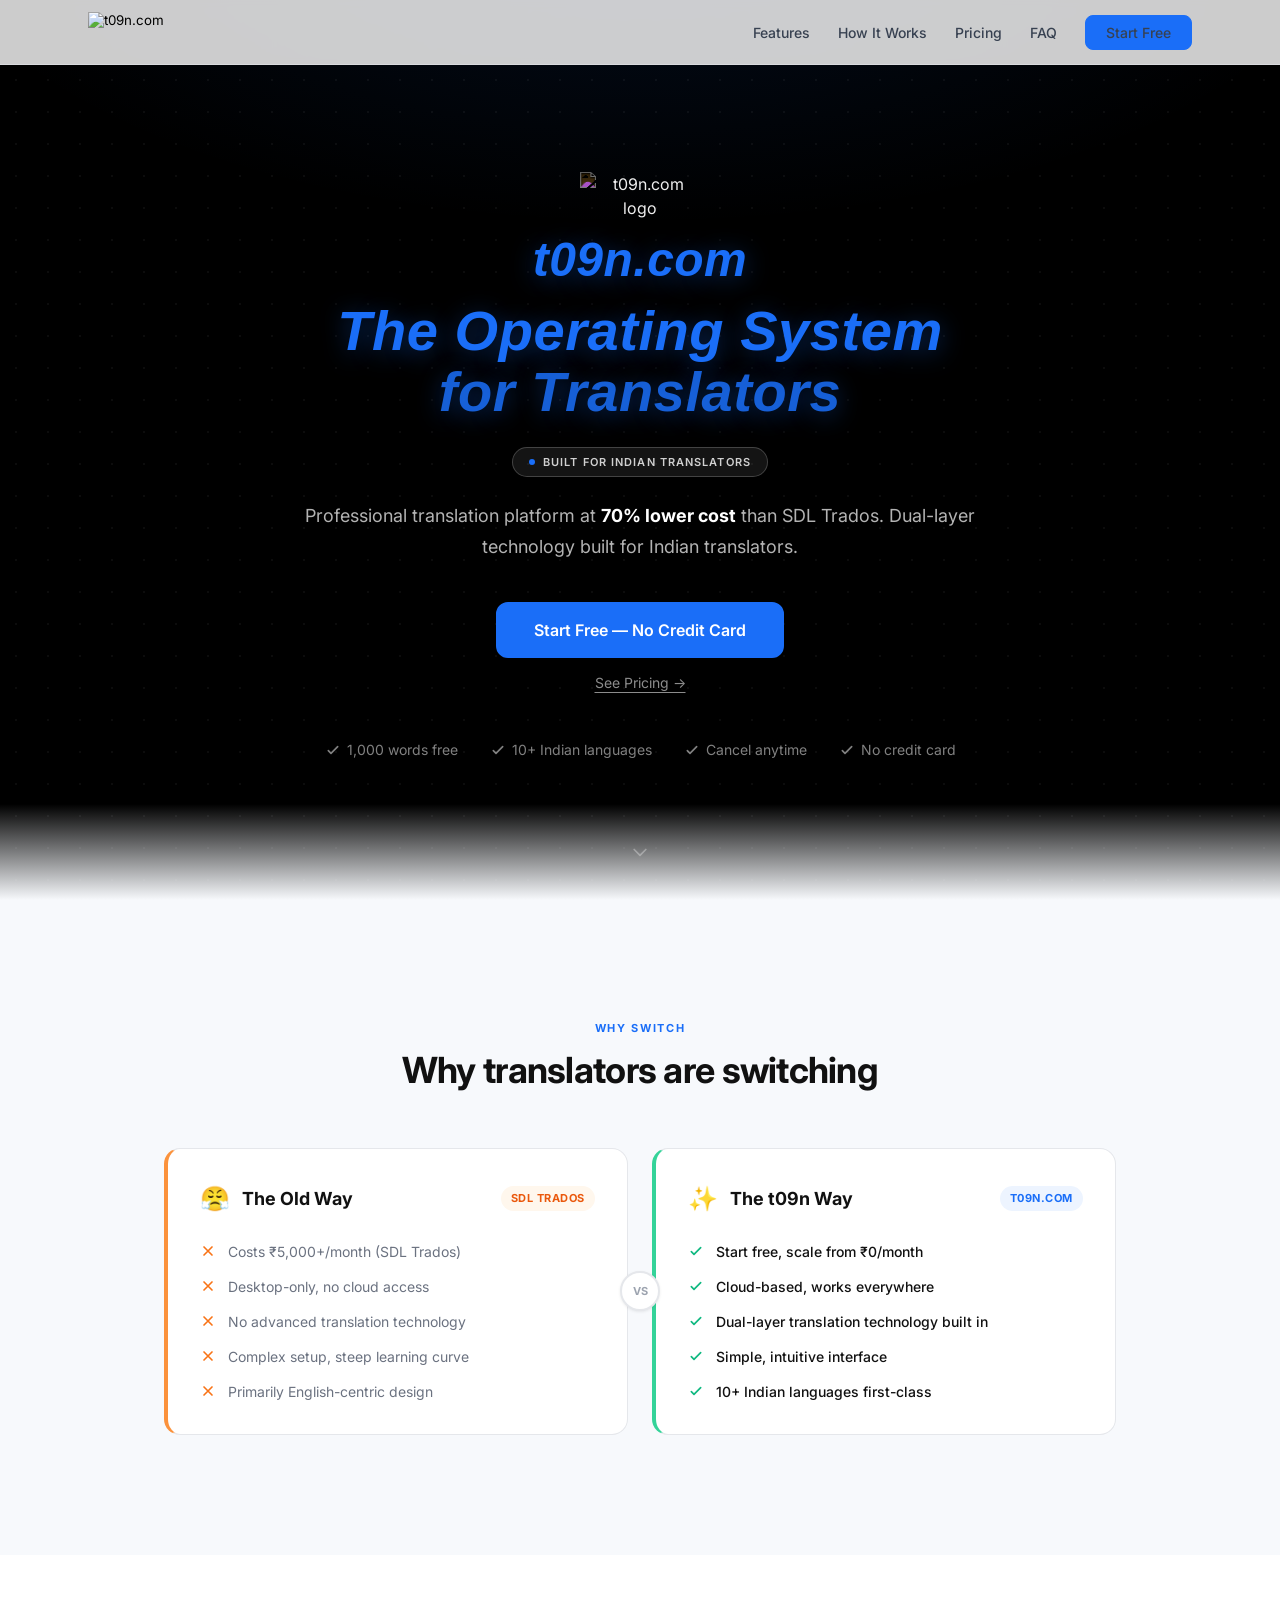
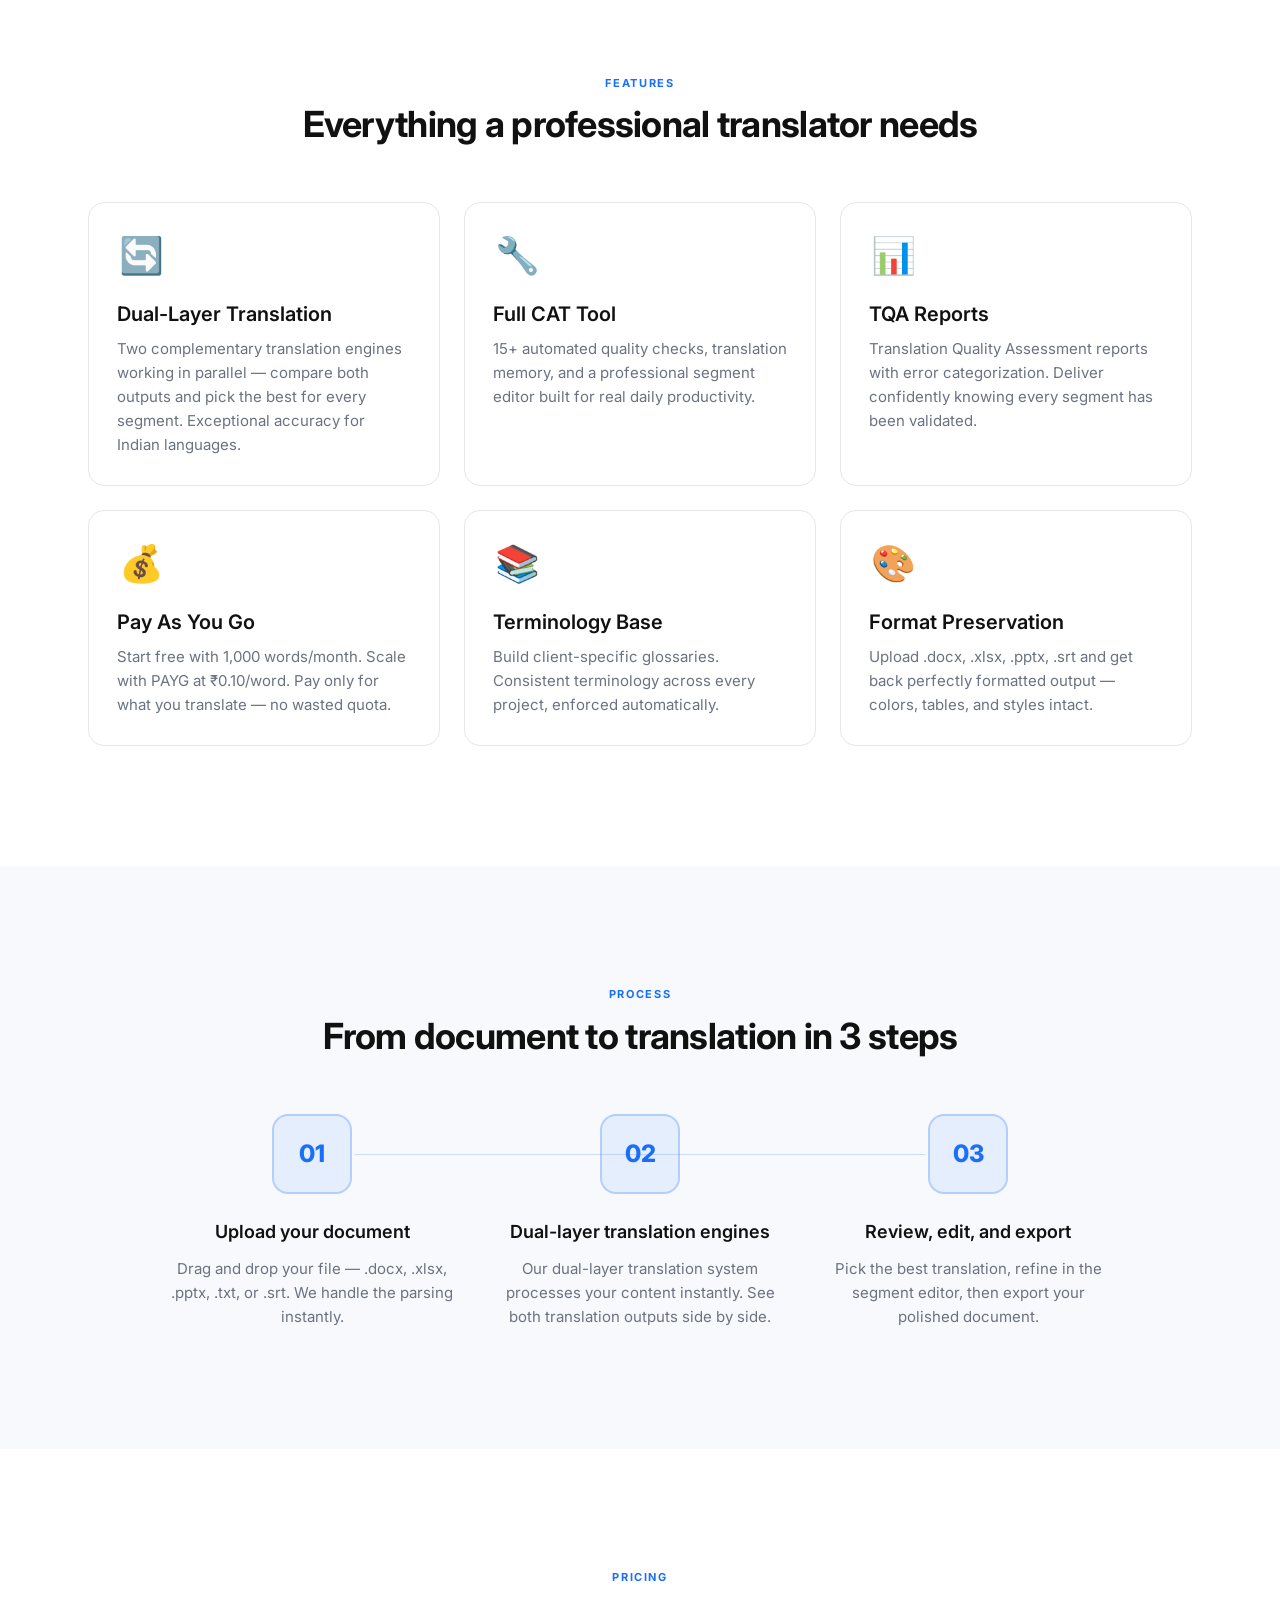
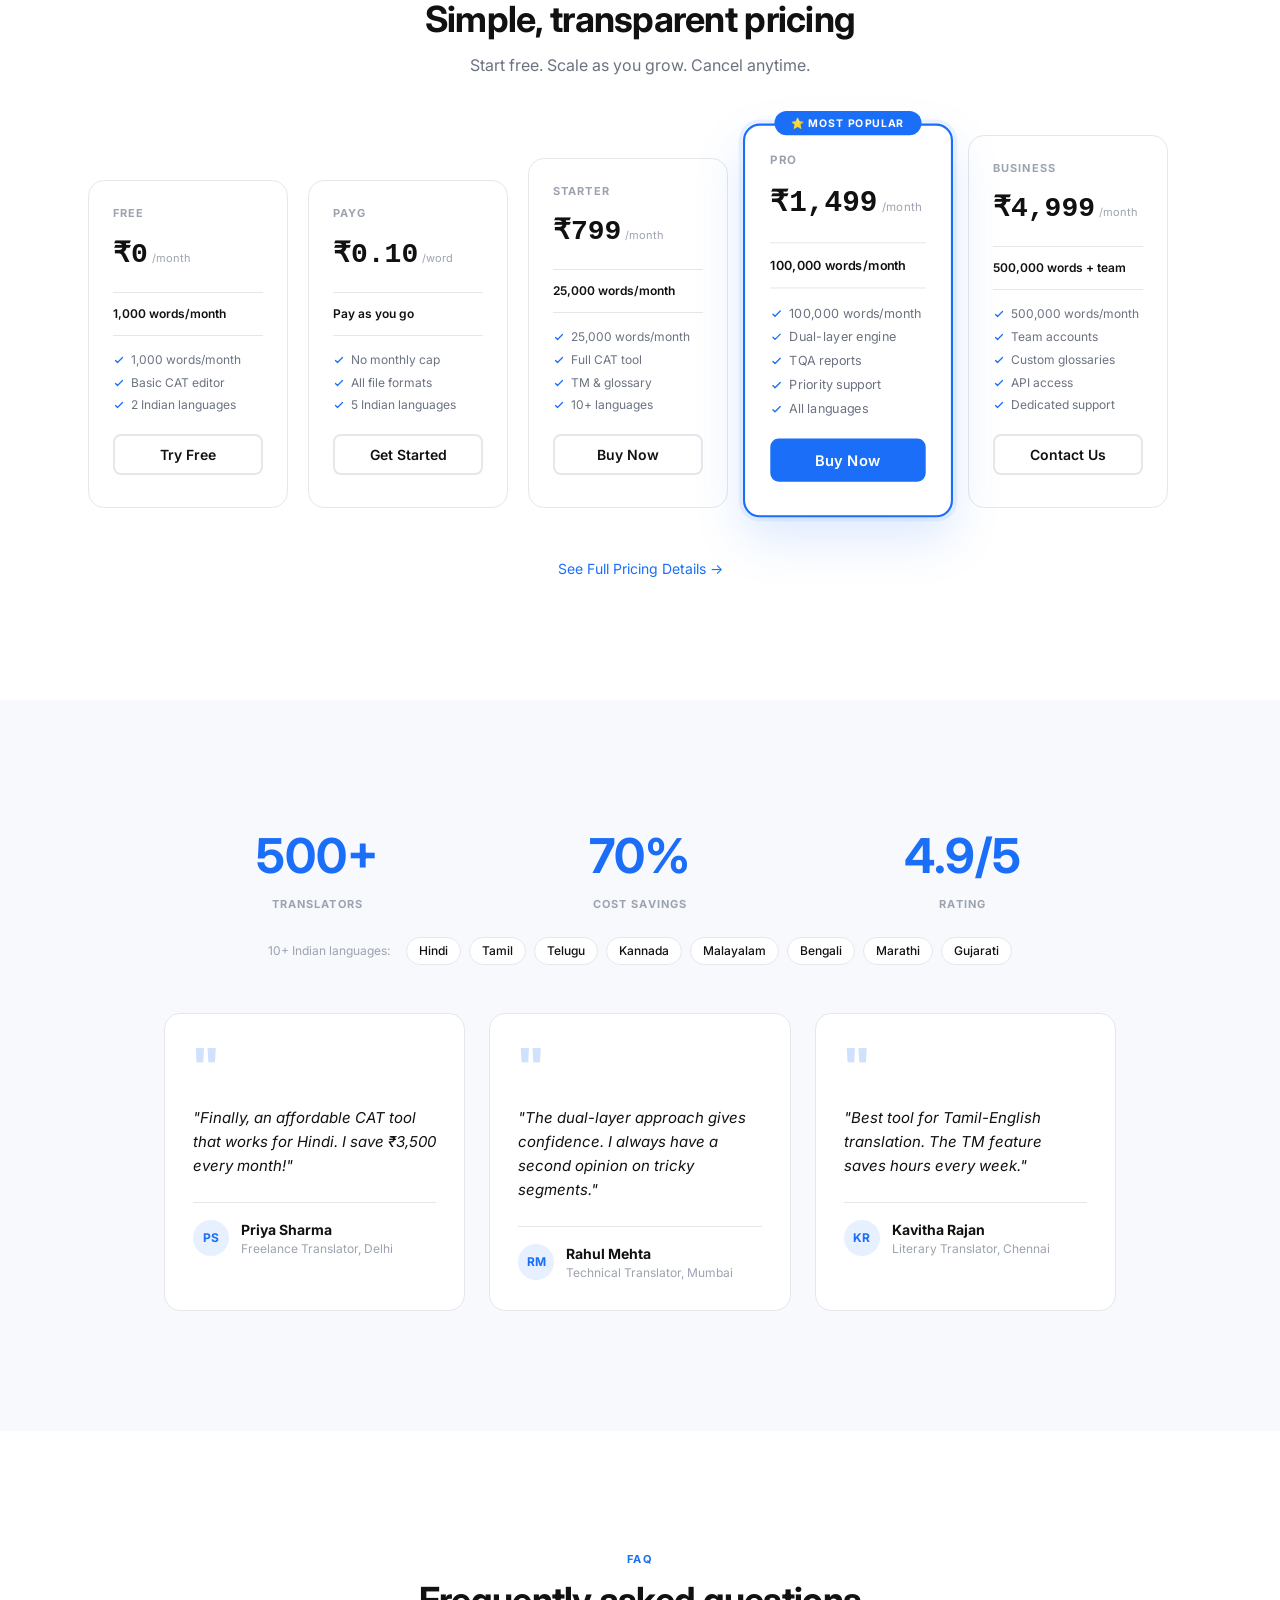
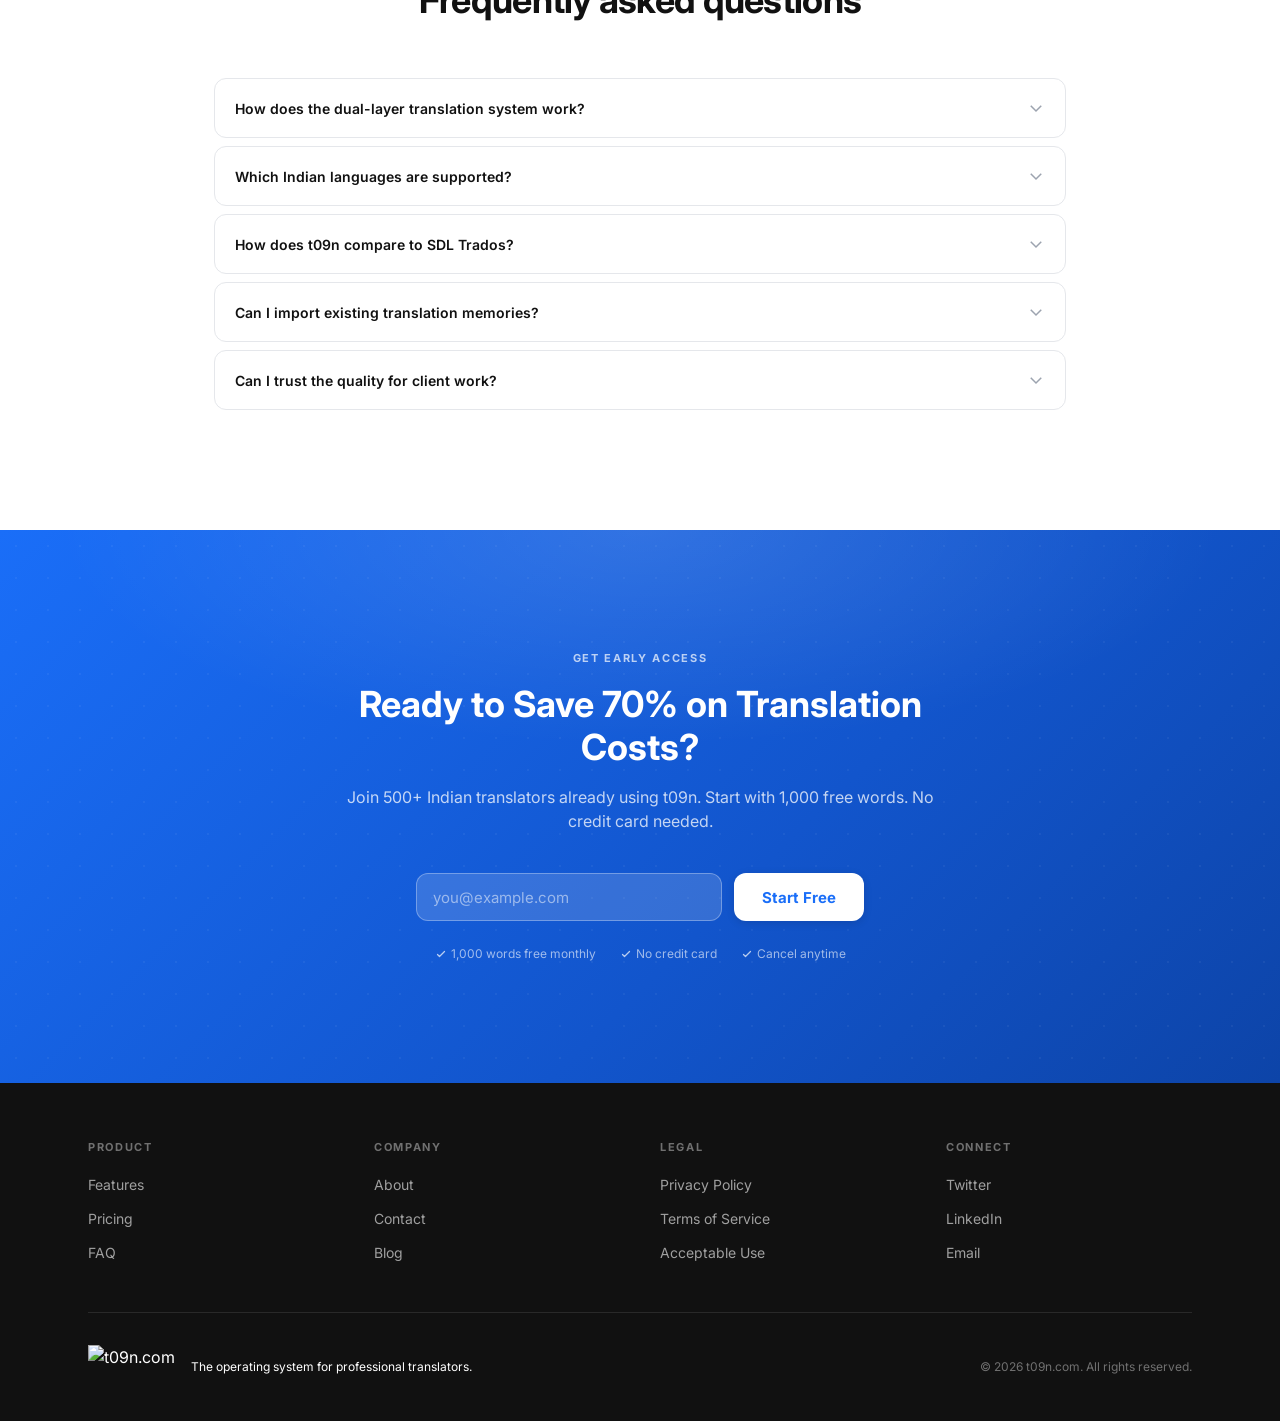
==== src/frontend/public/static-export/index.html @ 42808468 "#37: Update contact page details and contact panel content # Motivation The Contact section is now l" ====
<!DOCTYPE html>
<html lang="en">
<head>
  <meta charset="UTF-8" />
  <meta name="viewport" content="width=device-width, initial-scale=1.0" />
  <title>t09n.com — The Operating System for Translators</title>
  <meta name="description" content="Professional translation platform at 70% lower cost than SDL Trados. Dual-layer technology built for Indian translators. Start free, no credit card required." />
  <meta name="keywords" content="translation software India, CAT tool India, SDL Trados alternative, Hindi translation tool, Tamil translation, professional translation platform" />

  <!-- Open Graph -->
  <meta property="og:title" content="t09n.com — The Operating System for Translators" />
  <meta property="og:description" content="Professional translation platform at 70% lower cost than SDL Trados. Built for Indian translators." />
  <meta property="og:type" content="website" />
  <meta property="og:url" content="https://t09n.com" />

  <!-- Favicon -->
  <link rel="icon" href="assets/uploads/Version-01-1-1.png" type="image/png" />

  <!-- Google Fonts -->
  <link rel="preconnect" href="https://fonts.googleapis.com" />
  <link rel="preconnect" href="https://fonts.gstatic.com" crossorigin />
  <link href="https://fonts.googleapis.com/css2?family=Inter:wght@400;500;600;700;800&display=swap" rel="stylesheet" />

  <!-- Styles -->
  <link rel="stylesheet" href="css/styles.css" />
</head>
<body>

<!-- ═══════════════════════════════════════════════════════════════════════
     NAVBAR
═══════════════════════════════════════════════════════════════════════════ -->
<header id="navbar" class="navbar" role="banner">
  <nav class="navbar-inner" aria-label="Main navigation">
    <!-- Logo -->
    <div class="navbar-logo">
      <button onclick="window.scrollTo({top:0,behavior:'smooth'})" aria-label="Back to top">
        <img src="assets/uploads/Version-01-2-1.png" alt="t09n.com" />
      </button>
    </div>

    <!-- Desktop links -->
    <div class="nav-links" role="menubar">
      <a href="#features" role="menuitem">Features</a>
      <a href="#how-it-works" role="menuitem">How It Works</a>
      <a href="#pricing" role="menuitem">Pricing</a>
      <a href="#faq" role="menuitem">FAQ</a>
      <a href="#waitlist" class="nav-cta" role="menuitem">Start Free</a>
    </div>

    <!-- Hamburger -->
    <button
      id="hamburger"
      class="hamburger"
      aria-label="Toggle navigation menu"
      aria-expanded="false"
      aria-controls="mobile-menu"
    >
      <span></span><span></span><span></span>
    </button>
  </nav>

  <!-- Mobile menu -->
  <div id="mobile-menu" class="mobile-menu" role="navigation" aria-label="Mobile navigation">
    <a href="#features">Features</a>
    <a href="#how-it-works">How It Works</a>
    <a href="#pricing">Pricing</a>
    <a href="#faq">FAQ</a>
    <a href="#waitlist" class="nav-cta">Start Free</a>
  </div>
</header>

<!-- ═══════════════════════════════════════════════════════════════════════
     HERO
═══════════════════════════════════════════════════════════════════════════ -->
<section id="hero" class="hero" aria-label="Hero">
  <div class="hero-dot-grid" aria-hidden="true"></div>
  <div class="hero-radial" aria-hidden="true"></div>
  <div class="hero-bottom-fade" aria-hidden="true"></div>

  <div class="hero-content">
    <!-- Logo + wordmark -->
    <div class="hero-logo-wrap">
      <img
        src="assets/uploads/Version-01-3-1.png"
        alt="t09n.com logo"
        class="hero-logo"
      />
      <span id="hero-wordmark" class="hero-wordmark">t09n.com</span>
    </div>

    <!-- Headline -->
    <h1 id="hero-headline" class="hero-headline">
      The Operating System<br class="hidden-mobile" />
      <span class="for-translators"> for Translators</span>
    </h1>

    <!-- Pill -->
    <div class="hero-pill" aria-label="Built for Indian Translators">
      <span class="hero-pill-dot" aria-hidden="true"></span>
      <span class="hero-pill-text">Built for Indian Translators</span>
    </div>

    <!-- Subheadline -->
    <p class="hero-sub">
      Professional translation platform at
      <strong>70% lower cost</strong> than SDL Trados.
      Dual-layer technology built for Indian translators.
    </p>

    <!-- CTAs -->
    <div class="hero-cta-group">
      <a href="#waitlist" class="btn btn-primary btn-lg">
        Start Free — No Credit Card
      </a>
      <button data-scroll="#pricing" class="btn-ghost-white">
        See Pricing →
      </button>
    </div>

    <!-- Trust badges -->
    <div class="hero-trust" role="list">
      <span class="hero-trust-item" role="listitem">
        <svg class="icon" viewBox="0 0 24 24" aria-hidden="true"><path d="M5 13l4 4L19 7"/></svg>
        1,000 words free
      </span>
      <span class="hero-trust-item" role="listitem">
        <svg class="icon" viewBox="0 0 24 24" aria-hidden="true"><path d="M5 13l4 4L19 7"/></svg>
        10+ Indian languages
      </span>
      <span class="hero-trust-item" role="listitem">
        <svg class="icon" viewBox="0 0 24 24" aria-hidden="true"><path d="M5 13l4 4L19 7"/></svg>
        Cancel anytime
      </span>
      <span class="hero-trust-item" role="listitem">
        <svg class="icon" viewBox="0 0 24 24" aria-hidden="true"><path d="M5 13l4 4L19 7"/></svg>
        No credit card
      </span>
    </div>
  </div>

  <!-- Scroll arrow -->
  <div class="scroll-arrow" aria-hidden="true">
    <svg width="20" height="20" fill="none" viewBox="0 0 24 24" stroke="rgba(255,255,255,0.7)">
      <path stroke-linecap="round" stroke-linejoin="round" stroke-width="2" d="M19 9l-7 7-7-7"/>
    </svg>
  </div>
</section>

<!-- ═══════════════════════════════════════════════════════════════════════
     PROBLEM / SOLUTION
═══════════════════════════════════════════════════════════════════════════ -->
<section id="problem" class="py-section" style="background:#F7F9FC;" aria-labelledby="problem-heading">
  <div class="container-md">
    <div class="section-header fade-in">
      <span class="section-label">Why Switch</span>
      <h2 id="problem-heading" class="section-heading">Why translators are switching</h2>
    </div>

    <div class="problem-grid">
      <!-- Old Way -->
      <div class="problem-card fade-in fade-in-delay-1">
        <div class="card-header">
          <span class="card-emoji" aria-hidden="true">😤</span>
          <h3 class="card-title">The Old Way</h3>
          <span class="card-badge-old">SDL Trados</span>
        </div>
        <ul class="feature-list old" role="list">
          <li>
            <svg class="icon icon-x" viewBox="0 0 24 24" aria-hidden="true"><path d="M6 18L18 6M6 6l12 12"/></svg>
            <span>Costs ₹5,000+/month (SDL Trados)</span>
          </li>
          <li>
            <svg class="icon icon-x" viewBox="0 0 24 24" aria-hidden="true"><path d="M6 18L18 6M6 6l12 12"/></svg>
            <span>Desktop-only, no cloud access</span>
          </li>
          <li>
            <svg class="icon icon-x" viewBox="0 0 24 24" aria-hidden="true"><path d="M6 18L18 6M6 6l12 12"/></svg>
            <span>No advanced translation technology</span>
          </li>
          <li>
            <svg class="icon icon-x" viewBox="0 0 24 24" aria-hidden="true"><path d="M6 18L18 6M6 6l12 12"/></svg>
            <span>Complex setup, steep learning curve</span>
          </li>
          <li>
            <svg class="icon icon-x" viewBox="0 0 24 24" aria-hidden="true"><path d="M6 18L18 6M6 6l12 12"/></svg>
            <span>Primarily English-centric design</span>
          </li>
        </ul>
      </div>

      <!-- VS mobile -->
      <div class="vs-mobile" aria-hidden="true">VS</div>

      <!-- New Way -->
      <div class="solution-card fade-in fade-in-delay-2">
        <div class="card-header">
          <span class="card-emoji" aria-hidden="true">✨</span>
          <h3 class="card-title">The t09n Way</h3>
          <span class="card-badge-new">t09n.com</span>
        </div>
        <ul class="feature-list new" role="list">
          <li>
            <svg class="icon icon-check" viewBox="0 0 24 24" aria-hidden="true"><path d="M5 13l4 4L19 7"/></svg>
            <span>Start free, scale from ₹0/month</span>
          </li>
          <li>
            <svg class="icon icon-check" viewBox="0 0 24 24" aria-hidden="true"><path d="M5 13l4 4L19 7"/></svg>
            <span>Cloud-based, works everywhere</span>
          </li>
          <li>
            <svg class="icon icon-check" viewBox="0 0 24 24" aria-hidden="true"><path d="M5 13l4 4L19 7"/></svg>
            <span>Dual-layer translation technology built in</span>
          </li>
          <li>
            <svg class="icon icon-check" viewBox="0 0 24 24" aria-hidden="true"><path d="M5 13l4 4L19 7"/></svg>
            <span>Simple, intuitive interface</span>
          </li>
          <li>
            <svg class="icon icon-check" viewBox="0 0 24 24" aria-hidden="true"><path d="M5 13l4 4L19 7"/></svg>
            <span>10+ Indian languages first-class</span>
          </li>
        </ul>
      </div>

      <!-- VS desktop badge -->
      <div class="vs-badge" aria-hidden="true">VS</div>
    </div>
  </div>
</section>

<!-- ═══════════════════════════════════════════════════════════════════════
     FEATURES
═══════════════════════════════════════════════════════════════════════════ -->
<section id="features" class="py-section" style="background:#ffffff;" aria-labelledby="features-heading">
  <div class="container">
    <div class="section-header fade-in">
      <span class="section-label">Features</span>
      <h2 id="features-heading" class="section-heading">Everything a professional translator needs</h2>
    </div>

    <div class="features-grid" role="list">
      <div class="feature-card fade-in fade-in-delay-1" role="listitem">
        <div class="feature-icon" aria-hidden="true">🔄</div>
        <h3 class="feature-title">Dual-Layer Translation</h3>
        <p class="feature-desc">Two complementary translation engines working in parallel — compare both outputs and pick the best for every segment. Exceptional accuracy for Indian languages.</p>
      </div>
      <div class="feature-card fade-in fade-in-delay-2" role="listitem">
        <div class="feature-icon" aria-hidden="true">🔧</div>
        <h3 class="feature-title">Full CAT Tool</h3>
        <p class="feature-desc">15+ automated quality checks, translation memory, and a professional segment editor built for real daily productivity.</p>
      </div>
      <div class="feature-card fade-in fade-in-delay-3" role="listitem">
        <div class="feature-icon" aria-hidden="true">📊</div>
        <h3 class="feature-title">TQA Reports</h3>
        <p class="feature-desc">Translation Quality Assessment reports with error categorization. Deliver confidently knowing every segment has been validated.</p>
      </div>
      <div class="feature-card fade-in fade-in-delay-1" role="listitem">
        <div class="feature-icon" aria-hidden="true">💰</div>
        <h3 class="feature-title">Pay As You Go</h3>
        <p class="feature-desc">Start free with 1,000 words/month. Scale with PAYG at ₹0.10/word. Pay only for what you translate — no wasted quota.</p>
      </div>
      <div class="feature-card fade-in fade-in-delay-2" role="listitem">
        <div class="feature-icon" aria-hidden="true">📚</div>
        <h3 class="feature-title">Terminology Base</h3>
        <p class="feature-desc">Build client-specific glossaries. Consistent terminology across every project, enforced automatically.</p>
      </div>
      <div class="feature-card fade-in fade-in-delay-3" role="listitem">
        <div class="feature-icon" aria-hidden="true">🎨</div>
        <h3 class="feature-title">Format Preservation</h3>
        <p class="feature-desc">Upload .docx, .xlsx, .pptx, .srt and get back perfectly formatted output — colors, tables, and styles intact.</p>
      </div>
    </div>
  </div>
</section>

<!-- ═══════════════════════════════════════════════════════════════════════
     HOW IT WORKS
═══════════════════════════════════════════════════════════════════════════ -->
<section id="how-it-works" class="py-section" style="background:#F7F9FC;" aria-labelledby="how-heading">
  <div class="container-md">
    <div class="section-header fade-in">
      <span class="section-label">Process</span>
      <h2 id="how-heading" class="section-heading">From document to translation in 3 steps</h2>
    </div>

    <div class="steps-grid">
      <div class="steps-connector" aria-hidden="true"></div>

      <div class="step fade-in fade-in-delay-1">
        <div class="step-number-wrap" aria-hidden="true">
          <span class="step-number">01</span>
        </div>
        <h3 class="step-title">Upload your document</h3>
        <p class="step-desc">Drag and drop your file — .docx, .xlsx, .pptx, .txt, or .srt. We handle the parsing instantly.</p>
      </div>

      <div class="step fade-in fade-in-delay-2">
        <div class="step-number-wrap" aria-hidden="true">
          <span class="step-number">02</span>
        </div>
        <h3 class="step-title">Dual-layer translation engines</h3>
        <p class="step-desc">Our dual-layer translation system processes your content instantly. See both translation outputs side by side.</p>
      </div>

      <div class="step fade-in fade-in-delay-3">
        <div class="step-number-wrap" aria-hidden="true">
          <span class="step-number">03</span>
        </div>
        <h3 class="step-title">Review, edit, and export</h3>
        <p class="step-desc">Pick the best translation, refine in the segment editor, then export your polished document.</p>
      </div>
    </div>
  </div>
</section>

<!-- ═══════════════════════════════════════════════════════════════════════
     PRICING
═══════════════════════════════════════════════════════════════════════════ -->
<section id="pricing" class="py-section" style="background:#ffffff;" aria-labelledby="pricing-heading">
  <div class="container">
    <div class="section-header fade-in">
      <span class="section-label">Pricing</span>
      <h2 id="pricing-heading" class="section-heading">Simple, transparent pricing</h2>
      <p class="section-sub">Start free. Scale as you grow. Cancel anytime.</p>
    </div>

    <div class="pricing-scroll-wrap">
      <div class="pricing-cards" role="list">

        <!-- Free -->
        <div class="pricing-card fade-in" role="listitem">
          <p class="pricing-name">Free</p>
          <div>
            <span class="pricing-price">₹0</span><span class="pricing-period">/month</span>
          </div>
          <div class="pricing-quota">1,000 words/month</div>
          <ul class="pricing-features">
            <li class="pricing-feature">
              <svg class="icon icon-check-blue" style="width:12px;height:12px" viewBox="0 0 24 24" aria-hidden="true"><path d="M5 13l4 4L19 7"/></svg>
              <span>1,000 words/month</span>
            </li>
            <li class="pricing-feature">
              <svg class="icon icon-check-blue" style="width:12px;height:12px" viewBox="0 0 24 24" aria-hidden="true"><path d="M5 13l4 4L19 7"/></svg>
              <span>Basic CAT editor</span>
            </li>
            <li class="pricing-feature">
              <svg class="icon icon-check-blue" style="width:12px;height:12px" viewBox="0 0 24 24" aria-hidden="true"><path d="M5 13l4 4L19 7"/></svg>
              <span>2 Indian languages</span>
            </li>
          </ul>
          <button class="pricing-btn secondary" onclick="document.getElementById('waitlist').scrollIntoView({behavior:'smooth'})">Try Free</button>
        </div>

        <!-- PAYG -->
        <div class="pricing-card fade-in" role="listitem">
          <p class="pricing-name">PAYG</p>
          <div>
            <span class="pricing-price">₹0.10</span><span class="pricing-period">/word</span>
          </div>
          <div class="pricing-quota">Pay as you go</div>
          <ul class="pricing-features">
            <li class="pricing-feature">
              <svg class="icon icon-check-blue" style="width:12px;height:12px" viewBox="0 0 24 24" aria-hidden="true"><path d="M5 13l4 4L19 7"/></svg>
              <span>No monthly cap</span>
            </li>
            <li class="pricing-feature">
              <svg class="icon icon-check-blue" style="width:12px;height:12px" viewBox="0 0 24 24" aria-hidden="true"><path d="M5 13l4 4L19 7"/></svg>
              <span>All file formats</span>
            </li>
            <li class="pricing-feature">
              <svg class="icon icon-check-blue" style="width:12px;height:12px" viewBox="0 0 24 24" aria-hidden="true"><path d="M5 13l4 4L19 7"/></svg>
              <span>5 Indian languages</span>
            </li>
          </ul>
          <button class="pricing-btn secondary" onclick="document.getElementById('waitlist').scrollIntoView({behavior:'smooth'})">Get Started</button>
        </div>

        <!-- Starter -->
        <div class="pricing-card fade-in" role="listitem">
          <p class="pricing-name">Starter</p>
          <div>
            <span class="pricing-price">₹799</span><span class="pricing-period">/month</span>
          </div>
          <div class="pricing-quota">25,000 words/month</div>
          <ul class="pricing-features">
            <li class="pricing-feature">
              <svg class="icon icon-check-blue" style="width:12px;height:12px" viewBox="0 0 24 24" aria-hidden="true"><path d="M5 13l4 4L19 7"/></svg>
              <span>25,000 words/month</span>
            </li>
            <li class="pricing-feature">
              <svg class="icon icon-check-blue" style="width:12px;height:12px" viewBox="0 0 24 24" aria-hidden="true"><path d="M5 13l4 4L19 7"/></svg>
              <span>Full CAT tool</span>
            </li>
            <li class="pricing-feature">
              <svg class="icon icon-check-blue" style="width:12px;height:12px" viewBox="0 0 24 24" aria-hidden="true"><path d="M5 13l4 4L19 7"/></svg>
              <span>TM &amp; glossary</span>
            </li>
            <li class="pricing-feature">
              <svg class="icon icon-check-blue" style="width:12px;height:12px" viewBox="0 0 24 24" aria-hidden="true"><path d="M5 13l4 4L19 7"/></svg>
              <span>10+ languages</span>
            </li>
          </ul>
          <button class="pricing-btn secondary" onclick="document.getElementById('waitlist').scrollIntoView({behavior:'smooth'})">Buy Now</button>
        </div>

        <!-- Professional (highlighted) -->
        <div class="pricing-card highlighted fade-in" role="listitem">
          <div class="pricing-popular">⭐ Most Popular</div>
          <p class="pricing-name">Pro</p>
          <div>
            <span class="pricing-price">₹1,499</span><span class="pricing-period">/month</span>
          </div>
          <div class="pricing-quota">100,000 words/month</div>
          <ul class="pricing-features">
            <li class="pricing-feature">
              <svg class="icon icon-check-blue" style="width:12px;height:12px" viewBox="0 0 24 24" aria-hidden="true"><path d="M5 13l4 4L19 7"/></svg>
              <span>100,000 words/month</span>
            </li>
            <li class="pricing-feature">
              <svg class="icon icon-check-blue" style="width:12px;height:12px" viewBox="0 0 24 24" aria-hidden="true"><path d="M5 13l4 4L19 7"/></svg>
              <span>Dual-layer engine</span>
            </li>
            <li class="pricing-feature">
              <svg class="icon icon-check-blue" style="width:12px;height:12px" viewBox="0 0 24 24" aria-hidden="true"><path d="M5 13l4 4L19 7"/></svg>
              <span>TQA reports</span>
            </li>
            <li class="pricing-feature">
              <svg class="icon icon-check-blue" style="width:12px;height:12px" viewBox="0 0 24 24" aria-hidden="true"><path d="M5 13l4 4L19 7"/></svg>
              <span>Priority support</span>
            </li>
            <li class="pricing-feature">
              <svg class="icon icon-check-blue" style="width:12px;height:12px" viewBox="0 0 24 24" aria-hidden="true"><path d="M5 13l4 4L19 7"/></svg>
              <span>All languages</span>
            </li>
          </ul>
          <button class="pricing-btn primary" onclick="document.getElementById('waitlist').scrollIntoView({behavior:'smooth'})">Buy Now</button>
        </div>

        <!-- Business -->
        <div class="pricing-card fade-in" role="listitem">
          <p class="pricing-name">Business</p>
          <div>
            <span class="pricing-price">₹4,999</span><span class="pricing-period">/month</span>
          </div>
          <div class="pricing-quota">500,000 words + team</div>
          <ul class="pricing-features">
            <li class="pricing-feature">
              <svg class="icon icon-check-blue" style="width:12px;height:12px" viewBox="0 0 24 24" aria-hidden="true"><path d="M5 13l4 4L19 7"/></svg>
              <span>500,000 words/month</span>
            </li>
            <li class="pricing-feature">
              <svg class="icon icon-check-blue" style="width:12px;height:12px" viewBox="0 0 24 24" aria-hidden="true"><path d="M5 13l4 4L19 7"/></svg>
              <span>Team accounts</span>
            </li>
            <li class="pricing-feature">
              <svg class="icon icon-check-blue" style="width:12px;height:12px" viewBox="0 0 24 24" aria-hidden="true"><path d="M5 13l4 4L19 7"/></svg>
              <span>Custom glossaries</span>
            </li>
            <li class="pricing-feature">
              <svg class="icon icon-check-blue" style="width:12px;height:12px" viewBox="0 0 24 24" aria-hidden="true"><path d="M5 13l4 4L19 7"/></svg>
              <span>API access</span>
            </li>
            <li class="pricing-feature">
              <svg class="icon icon-check-blue" style="width:12px;height:12px" viewBox="0 0 24 24" aria-hidden="true"><path d="M5 13l4 4L19 7"/></svg>
              <span>Dedicated support</span>
            </li>
          </ul>
          <button class="pricing-btn secondary" onclick="document.getElementById('waitlist').scrollIntoView({behavior:'smooth'})">Contact Us</button>
        </div>

      </div>
    </div>

    <div class="pricing-link-row">
      <button class="pricing-link" onclick="document.getElementById('pricing').scrollIntoView({behavior:'smooth'})">
        See Full Pricing Details →
      </button>
    </div>
  </div>
</section>

<!-- ═══════════════════════════════════════════════════════════════════════
     STATS + TESTIMONIALS
═══════════════════════════════════════════════════════════════════════════ -->
<section class="py-section" style="background:#F7F9FC;" aria-labelledby="stats-heading">
  <div class="container-md">
    <!-- Stats -->
    <div class="stats-grid fade-in" role="list">
      <div class="stat-item" role="listitem">
        <div class="stat-value">500+</div>
        <div class="stat-label">Translators</div>
      </div>
      <div class="stat-item" role="listitem">
        <div class="stat-value">70%</div>
        <div class="stat-label">Cost Savings</div>
      </div>
      <div class="stat-item" role="listitem">
        <div class="stat-value">4.9/5</div>
        <div class="stat-label">Rating</div>
      </div>
    </div>

    <!-- Language badges -->
    <div class="lang-badges fade-in fade-in-delay-1" role="list">
      <span class="lang-label">10+ Indian languages:</span>
      <span class="lang-badge" role="listitem">Hindi</span>
      <span class="lang-badge" role="listitem">Tamil</span>
      <span class="lang-badge" role="listitem">Telugu</span>
      <span class="lang-badge" role="listitem">Kannada</span>
      <span class="lang-badge" role="listitem">Malayalam</span>
      <span class="lang-badge" role="listitem">Bengali</span>
      <span class="lang-badge" role="listitem">Marathi</span>
      <span class="lang-badge" role="listitem">Gujarati</span>
    </div>

    <!-- Testimonials -->
    <div class="testimonials-grid" role="list">
      <div class="testimonial-card fade-in fade-in-delay-1" role="listitem">
        <div class="testimonial-quote-mark" aria-hidden="true">"</div>
        <p class="testimonial-text">"Finally, an affordable CAT tool that works for Hindi. I save ₹3,500 every month!"</p>
        <div class="testimonial-author">
          <div class="testimonial-avatar" aria-hidden="true"><span>PS</span></div>
          <div>
            <p class="testimonial-name">Priya Sharma</p>
            <p class="testimonial-role">Freelance Translator, Delhi</p>
          </div>
        </div>
      </div>
      <div class="testimonial-card fade-in fade-in-delay-2" role="listitem">
        <div class="testimonial-quote-mark" aria-hidden="true">"</div>
        <p class="testimonial-text">"The dual-layer approach gives confidence. I always have a second opinion on tricky segments."</p>
        <div class="testimonial-author">
          <div class="testimonial-avatar" aria-hidden="true"><span>RM</span></div>
          <div>
            <p class="testimonial-name">Rahul Mehta</p>
            <p class="testimonial-role">Technical Translator, Mumbai</p>
          </div>
        </div>
      </div>
      <div class="testimonial-card fade-in fade-in-delay-3" role="listitem">
        <div class="testimonial-quote-mark" aria-hidden="true">"</div>
        <p class="testimonial-text">"Best tool for Tamil-English translation. The TM feature saves hours every week."</p>
        <div class="testimonial-author">
          <div class="testimonial-avatar" aria-hidden="true"><span>KR</span></div>
          <div>
            <p class="testimonial-name">Kavitha Rajan</p>
            <p class="testimonial-role">Literary Translator, Chennai</p>
          </div>
        </div>
      </div>
    </div>
  </div>
</section>

<!-- ═══════════════════════════════════════════════════════════════════════
     FAQ
═══════════════════════════════════════════════════════════════════════════ -->
<section id="faq" class="py-section" style="background:#ffffff;" aria-labelledby="faq-heading">
  <div class="container-sm">
    <div class="section-header fade-in">
      <span class="section-label">FAQ</span>
      <h2 id="faq-heading" class="section-heading">Frequently asked questions</h2>
    </div>

    <div class="faq-list fade-in fade-in-delay-1" role="list">
      <div class="faq-item" role="listitem">
        <button class="faq-question" aria-expanded="false">
          How does the dual-layer translation system work?
          <svg class="faq-chevron" viewBox="0 0 24 24" fill="none" stroke="currentColor" stroke-width="2" aria-hidden="true"><path d="M19 9l-7 7-7-7"/></svg>
        </button>
        <div class="faq-answer" role="region">
          <div class="faq-answer-inner">
            t09n runs your text through two complementary translation engines simultaneously, then presents both outputs so you can choose or blend the best result for each segment. This dual-layer approach gives you higher accuracy on nuanced content.
          </div>
        </div>
      </div>
      <div class="faq-item" role="listitem">
        <button class="faq-question" aria-expanded="false">
          Which Indian languages are supported?
          <svg class="faq-chevron" viewBox="0 0 24 24" fill="none" stroke="currentColor" stroke-width="2" aria-hidden="true"><path d="M19 9l-7 7-7-7"/></svg>
        </button>
        <div class="faq-answer" role="region">
          <div class="faq-answer-inner">
            Hindi, Tamil, Telugu, Kannada, Malayalam, Bengali, Marathi, Gujarati, Punjabi, Odia — with more languages being added regularly based on user demand.
          </div>
        </div>
      </div>
      <div class="faq-item" role="listitem">
        <button class="faq-question" aria-expanded="false">
          How does t09n compare to SDL Trados?
          <svg class="faq-chevron" viewBox="0 0 24 24" fill="none" stroke="currentColor" stroke-width="2" aria-hidden="true"><path d="M19 9l-7 7-7-7"/></svg>
        </button>
        <div class="faq-answer" role="region">
          <div class="faq-answer-inner">
            SDL Trados costs ₹25,000–₹80,000+ as an upfront license. t09n starts completely free and our Pro plan is just ₹1,499/month with our dual-layer translation technology built in — no extra plugins needed.
          </div>
        </div>
      </div>
      <div class="faq-item" role="listitem">
        <button class="faq-question" aria-expanded="false">
          Can I import existing translation memories?
          <svg class="faq-chevron" viewBox="0 0 24 24" fill="none" stroke="currentColor" stroke-width="2" aria-hidden="true"><path d="M19 9l-7 7-7-7"/></svg>
        </button>
        <div class="faq-answer" role="region">
          <div class="faq-answer-inner">
            Yes, t09n supports TMX file imports so you can bring your existing translation memory and start getting value immediately without starting from scratch.
          </div>
        </div>
      </div>
      <div class="faq-item" role="listitem">
        <button class="faq-question" aria-expanded="false">
          Can I trust the quality for client work?
          <svg class="faq-chevron" viewBox="0 0 24 24" fill="none" stroke="currentColor" stroke-width="2" aria-hidden="true"><path d="M19 9l-7 7-7-7"/></svg>
        </button>
        <div class="faq-answer" role="region">
          <div class="faq-answer-inner">
            Absolutely. Our platform delivers enterprise-grade translation quality suitable for professional client delivery. All translations go through multiple verification layers and automated quality checks. Many professional translators use t09n.com for client projects daily.
          </div>
        </div>
      </div>
    </div>
  </div>
</section>

<!-- ═══════════════════════════════════════════════════════════════════════
     WAITLIST CTA
═══════════════════════════════════════════════════════════════════════════ -->
<section id="waitlist" class="waitlist-section" aria-labelledby="waitlist-heading">
  <div class="waitlist-dot-grid" aria-hidden="true"></div>
  <div class="waitlist-radial" aria-hidden="true"></div>

  <div class="waitlist-inner">
    <span class="waitlist-label">Get Early Access</span>
    <h2 id="waitlist-heading" class="waitlist-heading">Ready to Save 70% on Translation Costs?</h2>
    <p class="waitlist-sub">Join 500+ Indian translators already using t09n. Start with 1,000 free words. No credit card needed.</p>

    <!-- Success state (hidden by default) -->
    <div id="waitlist-success" class="waitlist-success" style="display:none;" aria-live="polite">
      <div class="waitlist-success-icon" aria-hidden="true">
        <svg width="24" height="24" fill="none" viewBox="0 0 24 24" stroke="white" stroke-width="2.5" stroke-linecap="round" stroke-linejoin="round"><path d="M5 13l4 4L19 7"/></svg>
      </div>
      <p class="waitlist-success-title">You're on the list!</p>
      <p class="waitlist-success-sub">We'll reach out soon with your access details.</p>
    </div>

    <!-- Form -->
    <form id="waitlist-form" novalidate>
      <div class="waitlist-form">
        <input
          id="waitlist-email"
          type="email"
          class="waitlist-input"
          placeholder="you@example.com"
          autocomplete="email"
          required
          aria-label="Email address"
        />
        <button type="submit" class="waitlist-submit">Start Free</button>
      </div>
    </form>

    <div id="waitlist-error" class="waitlist-error" style="display:none;" role="alert"></div>
    <div id="waitlist-already" class="waitlist-already" style="display:none;" role="alert">
      You're already on the waitlist — we'll be in touch soon!
    </div>

    <!-- Trust badges -->
    <div class="waitlist-trust" role="list">
      <span class="waitlist-trust-item" role="listitem">
        <svg width="12" height="12" viewBox="0 0 24 24" fill="none" stroke="rgba(255,255,255,0.7)" stroke-width="2.5" stroke-linecap="round" stroke-linejoin="round" aria-hidden="true"><path d="M5 13l4 4L19 7"/></svg>
        1,000 words free monthly
      </span>
      <span class="waitlist-trust-item" role="listitem">
        <svg width="12" height="12" viewBox="0 0 24 24" fill="none" stroke="rgba(255,255,255,0.7)" stroke-width="2.5" stroke-linecap="round" stroke-linejoin="round" aria-hidden="true"><path d="M5 13l4 4L19 7"/></svg>
        No credit card
      </span>
      <span class="waitlist-trust-item" role="listitem">
        <svg width="12" height="12" viewBox="0 0 24 24" fill="none" stroke="rgba(255,255,255,0.7)" stroke-width="2.5" stroke-linecap="round" stroke-linejoin="round" aria-hidden="true"><path d="M5 13l4 4L19 7"/></svg>
        Cancel anytime
      </span>
    </div>
  </div>
</section>

<!-- ═══════════════════════════════════════════════════════════════════════
     FOOTER
═══════════════════════════════════════════════════════════════════════════ -->
<footer class="footer" role="contentinfo">
  <div class="footer-inner">
    <div class="footer-grid">
      <div>
        <h4 class="footer-col-heading">Product</h4>
        <ul class="footer-links">
          <li><a href="#features">Features</a></li>
          <li><a href="#pricing">Pricing</a></li>
          <li><a href="#faq">FAQ</a></li>
        </ul>
      </div>
      <div>
        <h4 class="footer-col-heading">Company</h4>
        <ul class="footer-links">
          <li><a href="#">About</a></li>
          <li><a href="#">Contact</a></li>
          <li><a href="#">Blog</a></li>
        </ul>
      </div>
      <div>
        <h4 class="footer-col-heading">Legal</h4>
        <ul class="footer-links">
          <li><a href="privacy-policy.html">Privacy Policy</a></li>
          <li><a href="terms-of-service.html">Terms of Service</a></li>
          <li><a href="acceptable-use-policy.html">Acceptable Use</a></li>
        </ul>
      </div>
      <div>
        <h4 class="footer-col-heading">Connect</h4>
        <ul class="footer-links">
          <li><a href="https://twitter.com/t09napp" target="_blank" rel="noopener noreferrer">Twitter</a></li>
          <li><a href="https://linkedin.com/company/t09n" target="_blank" rel="noopener noreferrer">LinkedIn</a></li>
          <li><a href="mailto:join@t09n.com">Email</a></li>
        </ul>
      </div>
    </div>

    <div class="footer-bottom">
      <div class="footer-brand">
        <img src="assets/uploads/Version-04-1.png" alt="t09n.com" />
        <span class="footer-tagline">The operating system for professional translators.</span>
      </div>
      <p class="footer-copy">&copy; <script>document.write(new Date().getFullYear())</script> t09n.com. All rights reserved.</p>
    </div>
  </div>
</footer>

<script src="js/main.js"></script>
</body>
</html>
---- src/frontend/public/static-export/css/styles.css ----
/* ─── t09n.com — Main Stylesheet ───────────────────────────────────────── */

/* ── Font Faces ─────────────────────────────────────────────────────────── */
@font-face {
  font-family: "All Round Gothic";
  src: url("../assets/Fontspring-DEMO-allroundgothic-boldoblique.otf") format("opentype");
  font-weight: 700;
  font-style: oblique;
  font-display: swap;
}

/* ── Reset / Base ────────────────────────────────────────────────────────── */
*, *::before, *::after { box-sizing: border-box; margin: 0; padding: 0; }

html { scroll-behavior: smooth; font-size: 16px; }

body {
  font-family: "Inter", system-ui, sans-serif;
  background: #ffffff;
  color: #111111;
  -webkit-font-smoothing: antialiased;
  -moz-osx-font-smoothing: grayscale;
  line-height: 1.5;
}

img { max-width: 100%; height: auto; display: block; }
a { text-decoration: none; color: inherit; }
button { cursor: pointer; font-family: inherit; border: none; background: none; }
ul, ol { list-style: none; }

::selection { background: rgba(26,110,248,0.15); color: #111111; }

:focus-visible {
  outline: 2px solid #1A6EF8;
  outline-offset: 2px;
}

/* ── Typography Scale ─────────────────────────────────────────────────────── */
.font-display { font-family: "Inter", system-ui, sans-serif; }

/* ── Section Spacing ─────────────────────────────────────────────────────── */
.py-section { padding-top: 7.5rem; padding-bottom: 7.5rem; }
@media (max-width: 640px) { .py-section { padding-top: 5rem; padding-bottom: 5rem; } }

/* ── Container ───────────────────────────────────────────────────────────── */
.container { width: 100%; max-width: 1152px; margin: 0 auto; padding: 0 1.5rem; }
.container-sm { width: 100%; max-width: 900px; margin: 0 auto; padding: 0 1.5rem; }
.container-md { width: 100%; max-width: 1000px; margin: 0 auto; padding: 0 1.5rem; }

/* ── Fade-in on Scroll ───────────────────────────────────────────────────── */
.fade-in {
  opacity: 0;
  transform: translateY(30px);
  transition: opacity 0.65s cubic-bezier(0.16,1,0.3,1), transform 0.65s cubic-bezier(0.16,1,0.3,1);
}
.fade-in.visible { opacity: 1; transform: translateY(0); }
.fade-in-delay-1 { transition-delay: 0.1s; }
.fade-in-delay-2 { transition-delay: 0.2s; }
.fade-in-delay-3 { transition-delay: 0.3s; }

@media (prefers-reduced-motion: reduce) {
  .fade-in { opacity: 1; transform: none; transition: none; }
  .animate-bounce { animation: none; }
}

/* ── Buttons ─────────────────────────────────────────────────────────────── */
.btn {
  display: inline-flex; align-items: center; justify-content: center;
  gap: 0.5rem; font-weight: 600; border-radius: 0.75rem;
  transition: transform 0.25s ease, box-shadow 0.25s ease, background 0.2s ease;
  text-decoration: none; cursor: pointer; border: none; font-family: inherit;
}
.btn:hover { transform: translateY(-2px); }

.btn-primary {
  background: #1A6EF8; color: #ffffff; border: 2px solid #1A6EF8;
}
.btn-primary:hover {
  background: #1560d4;
  box-shadow: 0 8px 24px rgba(26,110,248,0.35);
}

.btn-outline {
  background: #ffffff; color: #111111; border: 2px solid #E5E7EB;
}
.btn-outline:hover { border-color: #1A6EF8; color: #1A6EF8; }

.btn-ghost-white {
  background: transparent; color: rgba(255,255,255,0.55);
  border: none; text-decoration: underline; text-underline-offset: 4px; font-size: 14px;
}
.btn-ghost-white:hover { color: rgba(255,255,255,0.8); transform: none; }

.btn-sm { padding: 0.5rem 1.25rem; font-size: 14px; }
.btn-md { padding: 0.625rem 1.5rem; font-size: 15px; }
.btn-lg { height: 3.5rem; padding: 0 2.25rem; font-size: 16px; }

.btn-white-on-blue {
  background: #ffffff; color: #1A6EF8; border: none; font-weight: 700;
  height: 3rem; padding: 0 1.75rem; border-radius: 0.75rem;
  box-shadow: 0 2px 8px rgba(0,0,0,0.12);
}
.btn-white-on-blue:hover {
  background: rgba(255,255,255,0.92);
  box-shadow: 0 8px 28px rgba(0,0,0,0.2);
}

/* ── Card Hover ──────────────────────────────────────────────────────────── */
.card-hover { transition: transform 0.25s ease, box-shadow 0.25s ease; }
.card-hover:hover { transform: translateY(-4px); box-shadow: 0 16px 32px rgba(0,0,0,0.08); }

/* ═══════════════════════════════════════════════════════════════════════════
   NAVBAR
═══════════════════════════════════════════════════════════════════════════ */
.navbar {
  position: fixed; top: 0; left: 0; right: 0; z-index: 50;
  transition: all 0.3s ease;
  background: rgba(255,255,255,0.80);
  backdrop-filter: blur(4px);
  border-bottom: 1px solid rgba(229,231,235,0.60);
}
.navbar.scrolled {
  background: rgba(255,255,255,0.96);
  backdrop-filter: blur(12px);
  box-shadow: 0 1px 3px rgba(0,0,0,0.06);
  border-bottom-color: #E5E7EB;
}
.navbar-inner {
  max-width: 1152px; margin: 0 auto; padding: 0 1.5rem;
  height: 64px; display: flex; align-items: center; justify-content: space-between;
}
.navbar-logo { display: flex; align-items: center; }
.navbar-logo img { height: 40px; width: auto; }
.navbar-logo button { background: none; border: none; cursor: pointer; padding: 0; opacity: 1; transition: opacity 0.2s; }
.navbar-logo button:hover { opacity: 0.8; }

.nav-links { display: flex; align-items: center; gap: 1.75rem; }
.nav-links a {
  font-size: 14px; font-weight: 500; color: #374151;
  transition: color 0.2s; text-decoration: none;
}
.nav-links a:hover { color: #111111; }

.nav-cta {
  background: #1A6EF8; color: #ffffff; border: 1px solid #1A6EF8;
  padding: 0.375rem 1.25rem; border-radius: 0.5rem;
  font-size: 14px; font-weight: 600;
  transition: background 0.2s, transform 0.2s, box-shadow 0.2s;
}
.nav-cta:hover { background: #1560d4; transform: translateY(-1px); box-shadow: 0 4px 12px rgba(26,110,248,0.3); }

.hamburger { display: none; flex-direction: column; gap: 5px; padding: 8px; cursor: pointer; }
.hamburger span { display: block; width: 20px; height: 2px; background: #374151; transition: all 0.3s; border-radius: 1px; }
.hamburger.open span:nth-child(1) { transform: rotate(45deg) translate(5px, 5px); }
.hamburger.open span:nth-child(2) { opacity: 0; }
.hamburger.open span:nth-child(3) { transform: rotate(-45deg) translate(5px, -5px); }

.mobile-menu {
  display: none; flex-direction: column; gap: 1rem;
  background: #ffffff; border-bottom: 1px solid #E5E7EB;
  padding: 1.25rem 1.5rem;
}
.mobile-menu.open { display: flex; }
.mobile-menu a { font-size: 14px; font-weight: 500; color: #374151; padding: 4px 0; }
.mobile-menu a:hover { color: #111111; }
.mobile-menu .nav-cta { width: fit-content; }

@media (max-width: 767px) {
  .nav-links, .nav-links + .nav-cta { display: none; }
  .hamburger { display: flex; }
}
@media (min-width: 768px) {
  .mobile-menu { display: none !important; }
}

/* ═══════════════════════════════════════════════════════════════════════════
   HERO
═══════════════════════════════════════════════════════════════════════════ */
.hero {
  position: relative; min-height: 100vh;
  display: flex; align-items: center; justify-content: center;
  padding-top: 64px; overflow: hidden;
  background: #000000;
}
.hero-dot-grid {
  position: absolute; inset: 0; opacity: 0.08;
  background-image: radial-gradient(circle, rgba(255,255,255,0.6) 1px, transparent 1px);
  background-size: 32px 32px;
  pointer-events: none;
}
.hero-radial {
  position: absolute; inset: 0; pointer-events: none;
  background: radial-gradient(ellipse 80% 50% at 50% -10%, rgba(26,110,248,0.12) 0%, transparent 70%);
}
.hero-bottom-fade {
  position: absolute; bottom: 0; left: 0; right: 0; height: 96px;
  background: linear-gradient(to bottom, transparent, #F7F9FC 100%);
  pointer-events: none;
}
.hero-content {
  position: relative; max-width: 900px; width: 100%;
  margin: 0 auto; padding: 5rem 1.5rem 7rem;
  text-align: center;
}

.hero-logo-wrap { display: flex; flex-direction: column; align-items: center; margin-bottom: 1rem; }
.hero-logo {
  width: clamp(80px, 10vw, 120px); height: auto;
  margin-bottom: 16px; filter: invert(1);
}

.hero-wordmark {
  font-family: "All Round Gothic", sans-serif;
  font-weight: 700; font-style: oblique;
  font-size: clamp(28px, 4vw, 48px);
  letter-spacing: 0.01em; line-height: 1;
  color: #FFFFFF;
  transition: color 2.5s ease-in-out, text-shadow 2.5s ease-in-out;
  text-shadow: 0 2px 20px rgba(255,255,255,0.15);
}
.hero-wordmark.blue {
  color: #1A6EF8;
  text-shadow: 0 4px 24px rgba(26,110,248,0.4);
}

.hero-headline {
  font-family: "All Round Gothic", sans-serif;
  font-weight: 700; font-style: oblique;
  font-size: clamp(36px, 5.5vw, 56px);
  letter-spacing: 0.01em; line-height: 1.1;
  margin-bottom: 1.5rem;
  color: #FFFFFF;
  transition: color 2.5s ease-in-out, text-shadow 2.5s ease-in-out;
  text-shadow: 0 2px 20px rgba(255,255,255,0.15);
}
.hero-headline.blue {
  color: #1A6EF8;
  text-shadow: 0 4px 24px rgba(26,110,248,0.4);
}
.hero-headline .for-translators {
  color: rgba(17,17,17,0.85);
  transition: color 2.5s ease-in-out;
}
.hero-headline.blue .for-translators { color: rgba(26,110,248,0.85); }

.hero-pill {
  display: inline-flex; align-items: center; gap: 8px;
  background: rgba(255,255,255,0.08); border: 1px solid rgba(255,255,255,0.2);
  border-radius: 9999px; padding: 6px 16px; margin-bottom: 24px;
}
.hero-pill-dot { width: 6px; height: 6px; border-radius: 50%; background: #1A6EF8; flex-shrink: 0; }
.hero-pill-text { font-size: 11px; font-weight: 600; letter-spacing: 0.1em; text-transform: uppercase; color: rgba(255,255,255,0.8); }

.hero-sub {
  font-size: 18px; line-height: 1.7; color: rgba(255,255,255,0.7);
  max-width: 672px; margin: 0 auto 2.5rem;
}
.hero-sub strong { color: #FFFFFF; }

.hero-cta-group { display: flex; flex-direction: column; align-items: center; gap: 1rem; margin-bottom: 3rem; }

.hero-trust { display: flex; flex-wrap: wrap; align-items: center; justify-content: center; gap: 1.5rem 2rem; }
.hero-trust-item { display: flex; align-items: center; gap: 6px; font-size: 14px; color: rgba(255,255,255,0.5); }
.hero-trust-item svg { width: 16px; height: 16px; flex-shrink: 0; }

.scroll-arrow {
  position: absolute; bottom: 2rem; left: 50%; transform: translateX(-50%);
  opacity: 0.45; animation: bounce 1.5s infinite;
}
@keyframes bounce {
  0%, 100% { transform: translateX(-50%) translateY(0); }
  50% { transform: translateX(-50%) translateY(8px); }
}

/* ═══════════════════════════════════════════════════════════════════════════
   PROBLEM / SOLUTION
═══════════════════════════════════════════════════════════════════════════ */
.section-label {
  font-size: 11px; font-weight: 700; letter-spacing: 0.15em; text-transform: uppercase;
  color: #1A6EF8; margin-bottom: 0.75rem; display: block;
}
.section-heading {
  font-size: clamp(28px, 3.5vw, 36px); font-weight: 700; color: #111111; letter-spacing: -0.02em; line-height: 1.2;
}
.section-sub { color: #6B7280; margin-top: 0.75rem; font-size: 16px; }
.section-header { text-align: center; margin-bottom: 3.5rem; }

.problem-grid { display: grid; grid-template-columns: 1fr 1fr; gap: 1.5rem; position: relative; }
@media (max-width: 767px) { .problem-grid { grid-template-columns: 1fr; } }

.problem-card, .solution-card {
  background: #ffffff; border-radius: 1rem; padding: 2rem;
  border: 1px solid #E5E7EB;
}
.problem-card { border-left: 4px solid #fb923c; }
.solution-card { border-left: 4px solid #34d399; }

.card-header { display: flex; align-items: center; gap: 0.75rem; margin-bottom: 1.5rem; }
.card-emoji { font-size: 24px; }
.card-title { font-weight: 700; font-size: 18px; color: #111111; }
.card-badge-old { font-size: 11px; font-weight: 700; text-transform: uppercase; letter-spacing: 0.05em; background: #fff7ed; color: #ea580c; padding: 4px 10px; border-radius: 9999px; margin-left: auto; }
.card-badge-new { font-size: 11px; font-weight: 700; text-transform: uppercase; letter-spacing: 0.05em; background: rgba(26,110,248,0.08); color: #1A6EF8; padding: 4px 10px; border-radius: 9999px; margin-left: auto; }

.vs-badge {
  display: none; position: absolute; left: 50%; top: 50%;
  transform: translate(-50%, -50%);
  width: 40px; height: 40px; border-radius: 50%;
  background: #ffffff; border: 2px solid #E5E7EB;
  align-items: center; justify-content: center;
  font-size: 11px; font-weight: 700; color: #9CA3AF;
  box-shadow: 0 1px 3px rgba(0,0,0,0.08); z-index: 2;
}
@media (min-width: 768px) { .vs-badge { display: flex; } }
.vs-mobile { display: flex; justify-content: center; font-size: 14px; font-weight: 700; color: #9CA3AF; padding: 1rem 0; }
@media (min-width: 768px) { .vs-mobile { display: none; } }

.feature-list { display: flex; flex-direction: column; gap: 0.875rem; }
.feature-list li { display: flex; align-items: flex-start; gap: 0.75rem; }
.feature-list li span { font-size: 14px; line-height: 1.5; }
.feature-list.old li span { color: #6B7280; }
.feature-list.new li span { color: #111111; font-weight: 500; }
.icon-x { color: #f97316; flex-shrink: 0; margin-top: 2px; }
.icon-check { color: #10b981; flex-shrink: 0; margin-top: 2px; }
.icon-check-blue { color: #1A6EF8; flex-shrink: 0; margin-top: 2px; }

/* ═══════════════════════════════════════════════════════════════════════════
   FEATURES
═══════════════════════════════════════════════════════════════════════════ */
.features-grid {
  display: grid; grid-template-columns: repeat(3, 1fr); gap: 1.5rem;
}
@media (max-width: 1023px) { .features-grid { grid-template-columns: repeat(2, 1fr); } }
@media (max-width: 639px) { .features-grid { grid-template-columns: 1fr; } }

.feature-card {
  background: #ffffff; border: 1px solid #E5E7EB; border-radius: 1rem; padding: 1.75rem;
  transition: border-color 0.2s, transform 0.25s ease, box-shadow 0.25s ease;
}
.feature-card:hover { border-color: rgba(26,110,248,0.4); transform: translateY(-4px); box-shadow: 0 16px 32px rgba(0,0,0,0.08); }
.feature-icon { font-size: 36px; margin-bottom: 1.25rem; width: 48px; height: 48px; display: flex; align-items: center; justify-content: center; }
.feature-title { font-weight: 600; font-size: 20px; color: #111111; margin-bottom: 0.5rem; }
.feature-desc { font-size: 15px; color: #6B7280; line-height: 1.6; }

/* ═══════════════════════════════════════════════════════════════════════════
   HOW IT WORKS
═══════════════════════════════════════════════════════════════════════════ */
.steps-grid { display: grid; grid-template-columns: repeat(3, 1fr); gap: 2rem; position: relative; }
@media (max-width: 767px) { .steps-grid { grid-template-columns: 1fr; gap: 2.5rem; } }

.steps-connector {
  display: none; position: absolute; top: 40px; height: 1px;
  background: rgba(26,110,248,0.2);
  left: calc(16.67% + 2rem); right: calc(16.67% + 2rem);
}
@media (min-width: 768px) { .steps-connector { display: block; } }

.step { text-align: center; position: relative; }
.step-number-wrap {
  display: inline-flex; align-items: center; justify-content: center;
  width: 80px; height: 80px; border-radius: 1rem;
  background: rgba(26,110,248,0.08); border: 2px solid rgba(26,110,248,0.25);
  margin-bottom: 1.5rem;
}
.step-number { font-weight: 800; font-size: 24px; color: #1A6EF8; }
.step-title { font-weight: 600; font-size: 18px; color: #111111; margin-bottom: 0.75rem; }
.step-desc { font-size: 15px; color: #6B7280; line-height: 1.6; }

/* ═══════════════════════════════════════════════════════════════════════════
   PRICING
═══════════════════════════════════════════════════════════════════════════ */
.pricing-scroll-wrap { overflow-x: auto; padding-bottom: 1rem; margin: 0 -1rem; padding: 0 1rem 1rem; }
.pricing-cards { display: flex; gap: 1.25rem; align-items: flex-end; min-width: max-content; }
@media (min-width: 640px) { .pricing-scroll-wrap { overflow: visible; margin: 0; padding: 0 0 1rem; } }

.pricing-card {
  width: 200px; min-width: 200px;
  background: #ffffff; border: 1px solid #E5E7EB; border-radius: 1rem;
  padding: 1.5rem 1.5rem 2rem;
  display: flex; flex-direction: column; position: relative;
  transition: transform 0.25s, box-shadow 0.25s;
}
.pricing-card.highlighted {
  border: 2px solid #1A6EF8;
  box-shadow: 0 0 0 4px rgba(26,110,248,0.08), 0 20px 48px rgba(26,110,248,0.15);
  transform: scale(1.05);
  z-index: 1;
}
.pricing-popular {
  position: absolute; top: -14px; left: 50%; transform: translateX(-50%);
  background: #1A6EF8; color: #ffffff; font-size: 10px; font-weight: 700;
  letter-spacing: 0.1em; text-transform: uppercase; padding: 4px 16px; border-radius: 9999px;
  white-space: nowrap;
}
.pricing-name { font-size: 11px; font-weight: 700; letter-spacing: 0.1em; text-transform: uppercase; color: #9CA3AF; margin-bottom: 0.75rem; }
.pricing-price { font-family: "JetBrains Mono", "Courier New", monospace; font-size: 28px; font-weight: 800; color: #111111; }
.pricing-period { font-size: 11px; color: #9CA3AF; margin-left: 4px; }
.pricing-quota { font-size: 12px; font-weight: 600; color: #111111; padding: 0.75rem 0; border-top: 1px solid #E5E7EB; border-bottom: 1px solid #E5E7EB; margin: 1rem 0; }
.pricing-features { display: flex; flex-direction: column; gap: 6px; margin-bottom: 1.25rem; flex: 1; }
.pricing-feature { display: flex; align-items: flex-start; gap: 6px; }
.pricing-feature span { font-size: 12px; color: #6B7280; line-height: 1.4; }
.pricing-btn { width: 100%; padding: 0.625rem 1rem; border-radius: 0.5rem; font-size: 14px; font-weight: 600; font-family: inherit; cursor: pointer; transition: all 0.2s; }
.pricing-btn.primary { background: #1A6EF8; color: #ffffff; border: 2px solid #1A6EF8; }
.pricing-btn.primary:hover { background: #1560d4; }
.pricing-btn.secondary { background: #ffffff; color: #111111; border: 2px solid #E5E7EB; }
.pricing-btn.secondary:hover { border-color: #1A6EF8; color: #1A6EF8; }
.pricing-link-row { text-align: center; margin-top: 2rem; }
.pricing-link { font-size: 14px; color: #1A6EF8; cursor: pointer; background: none; border: none; font-family: inherit; }
.pricing-link:hover { text-decoration: underline; }

/* ═══════════════════════════════════════════════════════════════════════════
   STATS + TESTIMONIALS
═══════════════════════════════════════════════════════════════════════════ */
.stats-grid { display: grid; grid-template-columns: repeat(3, 1fr); gap: 1rem; margin-bottom: 1.5rem; }
.stat-value { font-size: clamp(32px, 4vw, 48px); font-weight: 700; color: #1A6EF8; }
.stat-label { font-size: 11px; font-weight: 700; letter-spacing: 0.1em; text-transform: uppercase; color: #9CA3AF; margin-top: 4px; }
.stat-item { text-align: center; }

.lang-badges { display: flex; flex-wrap: wrap; align-items: center; justify-content: center; gap: 0.5rem; margin: 1rem 0 3rem; }
.lang-label { font-size: 12px; color: #9CA3AF; margin-right: 0.5rem; }
.lang-badge { display: inline-flex; align-items: center; padding: 4px 12px; border-radius: 9999px; background: #ffffff; border: 1px solid #E5E7EB; font-size: 12px; font-weight: 500; color: #111111; }

.testimonials-grid { display: grid; grid-template-columns: repeat(3, 1fr); gap: 1.5rem; }
@media (max-width: 767px) { .testimonials-grid { grid-template-columns: 1fr; } }

.testimonial-card {
  background: #ffffff; border: 1px solid #E5E7EB; border-radius: 1rem; padding: 1.75rem;
  transition: transform 0.25s, box-shadow 0.25s;
}
.testimonial-card:hover { transform: translateY(-4px); box-shadow: 0 16px 32px rgba(0,0,0,0.08); }
.testimonial-quote-mark { font-size: 48px; font-weight: 900; color: #1A6EF8; opacity: 0.2; line-height: 1; margin-bottom: 1rem; }
.testimonial-text { font-size: 15px; color: #111111; line-height: 1.6; font-style: italic; margin-bottom: 1.5rem; }
.testimonial-author { display: flex; align-items: center; gap: 0.75rem; padding-top: 1rem; border-top: 1px solid #E5E7EB; }
.testimonial-avatar { width: 36px; height: 36px; border-radius: 50%; background: rgba(26,110,248,0.1); display: flex; align-items: center; justify-content: center; flex-shrink: 0; }
.testimonial-avatar span { font-size: 12px; font-weight: 700; color: #1A6EF8; }
.testimonial-name { font-size: 14px; font-weight: 700; color: #111111; }
.testimonial-role { font-size: 12px; color: #9CA3AF; }

/* ═══════════════════════════════════════════════════════════════════════════
   FAQ
═══════════════════════════════════════════════════════════════════════════ */
.faq-list { display: flex; flex-direction: column; gap: 0.5rem; }
.faq-item { border: 1px solid #E5E7EB; border-radius: 0.75rem; overflow: hidden; }
.faq-question {
  width: 100%; display: flex; align-items: center; justify-content: space-between;
  padding: 1.25rem; background: none; border: none; cursor: pointer;
  font-size: 14px; font-weight: 600; color: #111111; text-align: left;
  font-family: inherit; gap: 1rem;
}
.faq-question:hover { color: #1A6EF8; }
.faq-chevron { width: 18px; height: 18px; flex-shrink: 0; transition: transform 0.3s; color: #9CA3AF; }
.faq-item.open .faq-chevron { transform: rotate(180deg); }
.faq-answer { max-height: 0; overflow: hidden; transition: max-height 0.35s ease, padding 0.3s ease; }
.faq-answer-inner { padding: 0 1.25rem 1.25rem; font-size: 14px; color: #6B7280; line-height: 1.7; }
.faq-item.open .faq-answer { max-height: 400px; }

/* ═══════════════════════════════════════════════════════════════════════════
   WAITLIST CTA
═══════════════════════════════════════════════════════════════════════════ */
.waitlist-section {
  position: relative; overflow: hidden;
  background: linear-gradient(135deg, #1A6EF8 0%, #1255cc 60%, #0d44a8 100%);
}
.waitlist-section .py-section { padding-top: 7.5rem; padding-bottom: 7.5rem; }
.waitlist-dot-grid {
  position: absolute; inset: 0; opacity: 0.06;
  background-image: radial-gradient(circle, rgba(255,255,255,0.8) 1px, transparent 1px);
  background-size: 32px 32px; pointer-events: none;
}
.waitlist-radial {
  position: absolute; inset: 0; pointer-events: none;
  background: radial-gradient(ellipse 70% 60% at 50% 0%, rgba(255,255,255,0.12) 0%, transparent 65%);
}
.waitlist-inner { position: relative; max-width: 672px; margin: 0 auto; text-align: center; padding: 7.5rem 1.5rem; }
.waitlist-label { font-size: 11px; font-weight: 700; letter-spacing: 0.15em; text-transform: uppercase; color: rgba(255,255,255,0.7); margin-bottom: 1rem; display: block; }
.waitlist-heading { font-size: clamp(28px, 3.5vw, 36px); font-weight: 700; color: #ffffff; margin-bottom: 1rem; line-height: 1.2; }
.waitlist-sub { color: rgba(255,255,255,0.75); margin-bottom: 2.5rem; font-size: 16px; }

.waitlist-form { display: flex; gap: 0.75rem; max-width: 448px; margin: 0 auto; }
@media (max-width: 639px) { .waitlist-form { flex-direction: column; } }
.waitlist-input {
  flex: 1; height: 48px; padding: 0 1rem;
  background: rgba(255,255,255,0.15); border: 1px solid rgba(255,255,255,0.3);
  border-radius: 0.75rem; color: #ffffff; font-size: 15px; font-family: inherit;
  outline: none; transition: background 0.2s, border-color 0.2s;
}
.waitlist-input::placeholder { color: rgba(255,255,255,0.5); }
.waitlist-input:focus { background: rgba(255,255,255,0.2); border-color: rgba(255,255,255,0.5); }
.waitlist-submit {
  height: 48px; padding: 0 1.75rem; flex-shrink: 0;
  background: #ffffff; color: #1A6EF8; border: none; border-radius: 0.75rem;
  font-size: 15px; font-weight: 700; font-family: inherit; cursor: pointer;
  box-shadow: 0 2px 8px rgba(0,0,0,0.12);
  transition: background 0.2s, box-shadow 0.2s, transform 0.2s;
}
.waitlist-submit:hover { background: rgba(255,255,255,0.92); transform: translateY(-2px); box-shadow: 0 8px 28px rgba(0,0,0,0.2); }
.waitlist-submit:disabled { opacity: 0.7; cursor: not-allowed; transform: none; }

.waitlist-error {
  display: inline-block; background: rgba(255,255,255,0.15); color: rgba(255,255,255,0.9);
  font-size: 14px; padding: 8px 16px; border-radius: 0.5rem; margin-top: 0.75rem;
}
.waitlist-already {
  background: rgba(255,255,255,0.15); border: 1px solid rgba(255,255,255,0.25);
  color: #ffffff; border-radius: 0.75rem; padding: 12px 20px; margin-top: 1rem; font-size: 14px;
}
.waitlist-success {
  background: rgba(255,255,255,0.1); border: 1px solid rgba(255,255,255,0.25);
  border-radius: 1rem; padding: 2rem; text-align: center;
  backdrop-filter: blur(8px);
}
.waitlist-success-icon {
  width: 48px; height: 48px; background: rgba(255,255,255,0.2); border-radius: 50%;
  display: flex; align-items: center; justify-content: center; margin: 0 auto 1rem;
}
.waitlist-success-title { font-weight: 600; font-size: 18px; color: #ffffff; margin-bottom: 0.25rem; }
.waitlist-success-sub { font-size: 14px; color: rgba(255,255,255,0.7); }

.waitlist-trust { display: flex; flex-wrap: wrap; align-items: center; justify-content: center; gap: 1rem 1.5rem; margin-top: 1.5rem; }
.waitlist-trust-item { display: flex; align-items: center; gap: 4px; font-size: 12px; color: rgba(255,255,255,0.6); }

/* ═══════════════════════════════════════════════════════════════════════════
   FOOTER
═══════════════════════════════════════════════════════════════════════════ */
.footer { background: #111111; color: #ffffff; }
.footer-inner { max-width: 1152px; margin: 0 auto; padding: 3.5rem 1.5rem 2rem; }
.footer-grid { display: grid; grid-template-columns: repeat(4, 1fr); gap: 2.5rem; padding-bottom: 3rem; border-bottom: 1px solid rgba(255,255,255,0.1); }
@media (max-width: 767px) { .footer-grid { grid-template-columns: repeat(2, 1fr); } }

.footer-col-heading { font-size: 11px; font-weight: 700; letter-spacing: 0.15em; text-transform: uppercase; color: rgba(255,255,255,0.4); margin-bottom: 1rem; }
.footer-links { display: flex; flex-direction: column; gap: 0.625rem; }
.footer-links a { font-size: 14px; color: rgba(255,255,255,0.6); transition: color 0.2s; }
.footer-links a:hover { color: #ffffff; }

.footer-bottom { padding-top: 2rem; display: flex; align-items: center; justify-content: space-between; flex-wrap: wrap; gap: 1rem; }
.footer-brand { display: flex; align-items: center; gap: 1rem; }
.footer-brand img { height: 44px; width: auto; }
.footer-tagline { font-size: 12px; color: #ffffff; }
.footer-copy { font-size: 12px; color: rgba(255,255,255,0.4); }

/* ═══════════════════════════════════════════════════════════════════════════
   INLINE SVG HELPERS
═══════════════════════════════════════════════════════════════════════════ */
.icon { display: inline-block; width: 1em; height: 1em; stroke: currentColor; fill: none; stroke-width: 2.5; stroke-linecap: round; stroke-linejoin: round; vertical-align: middle; }
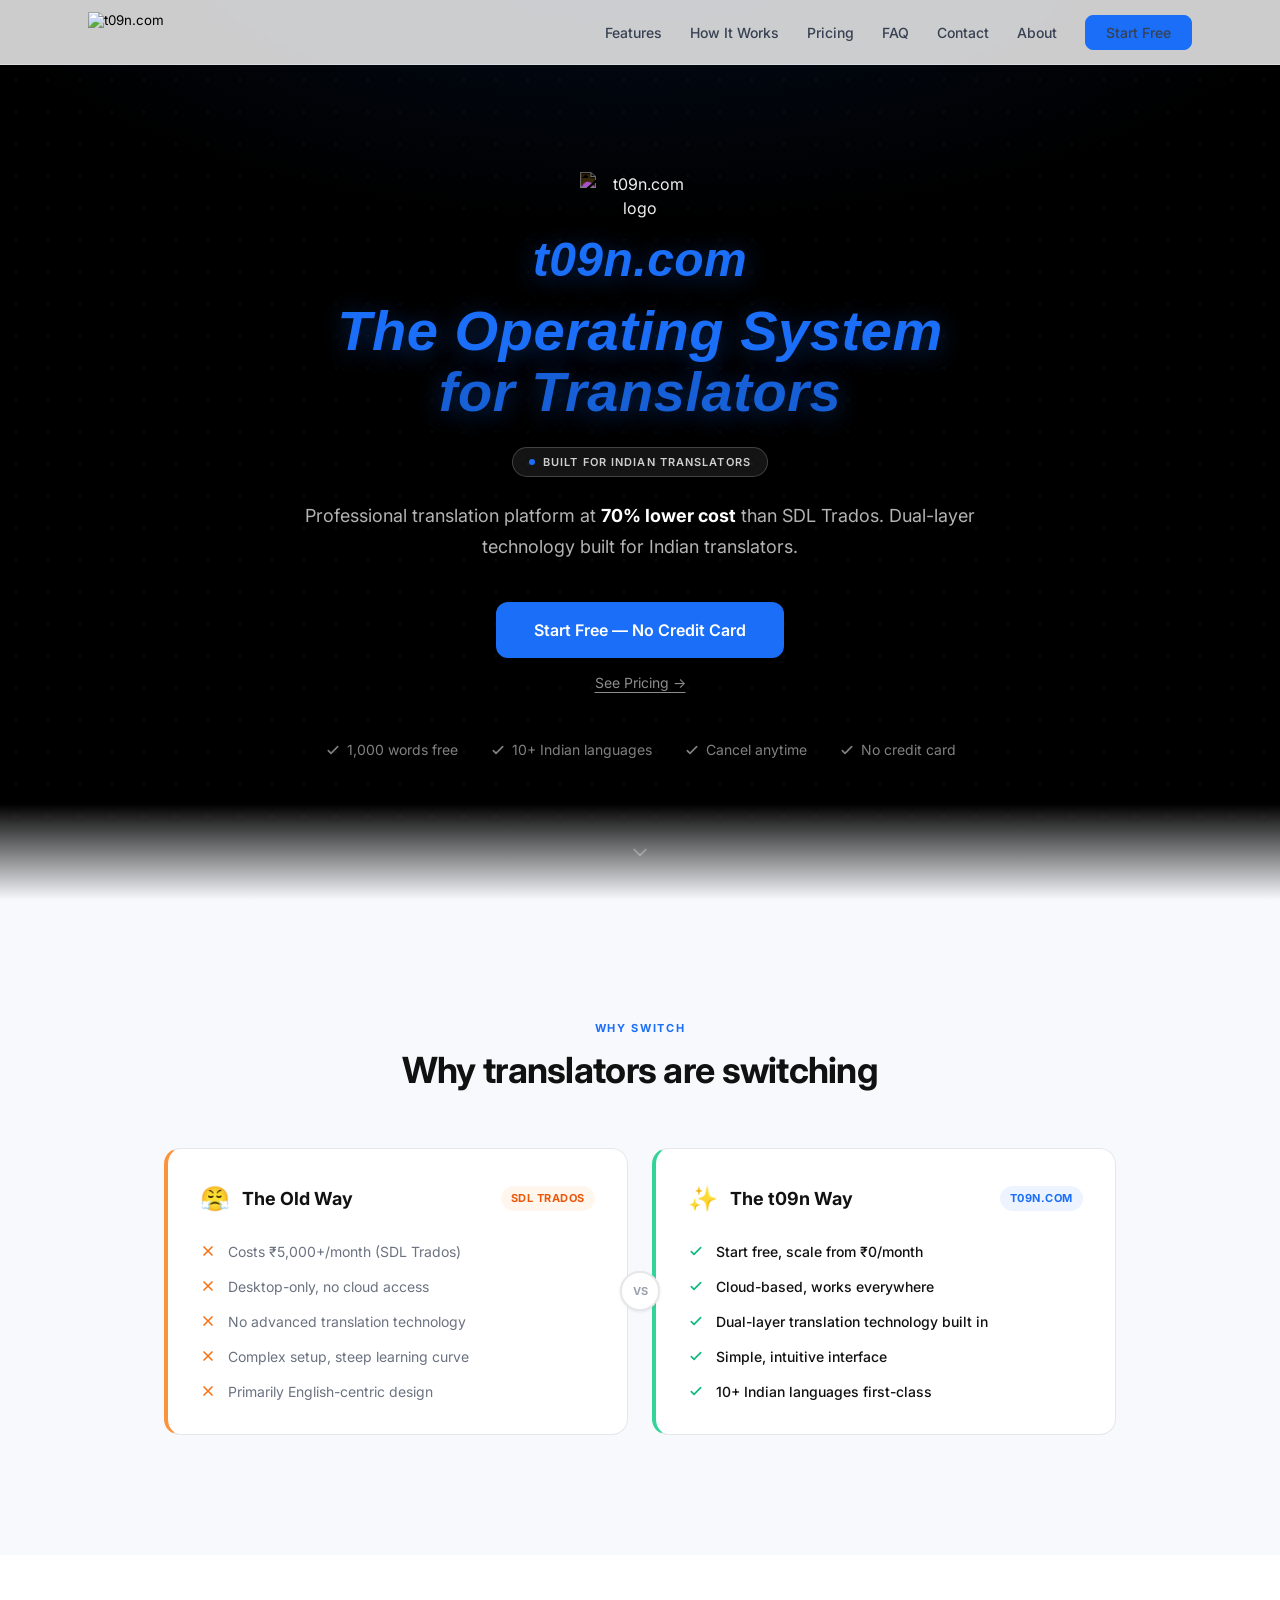
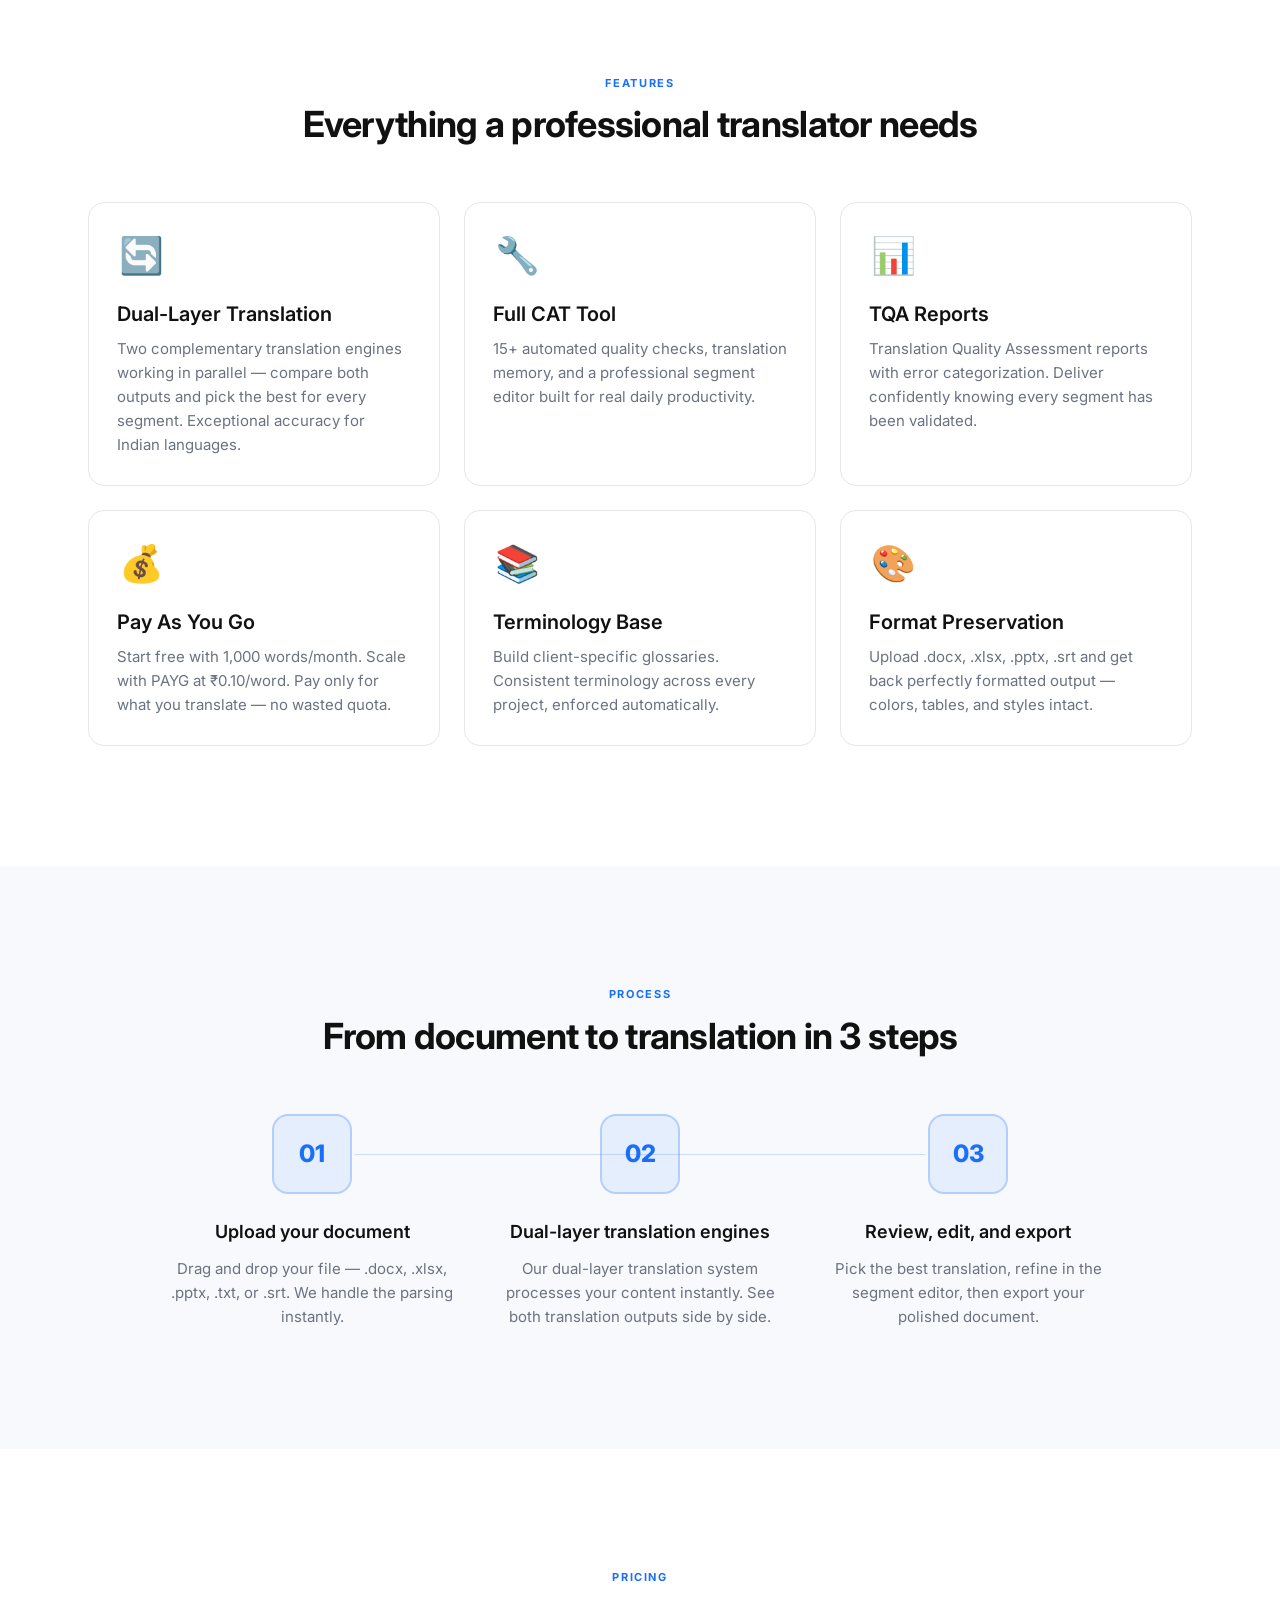
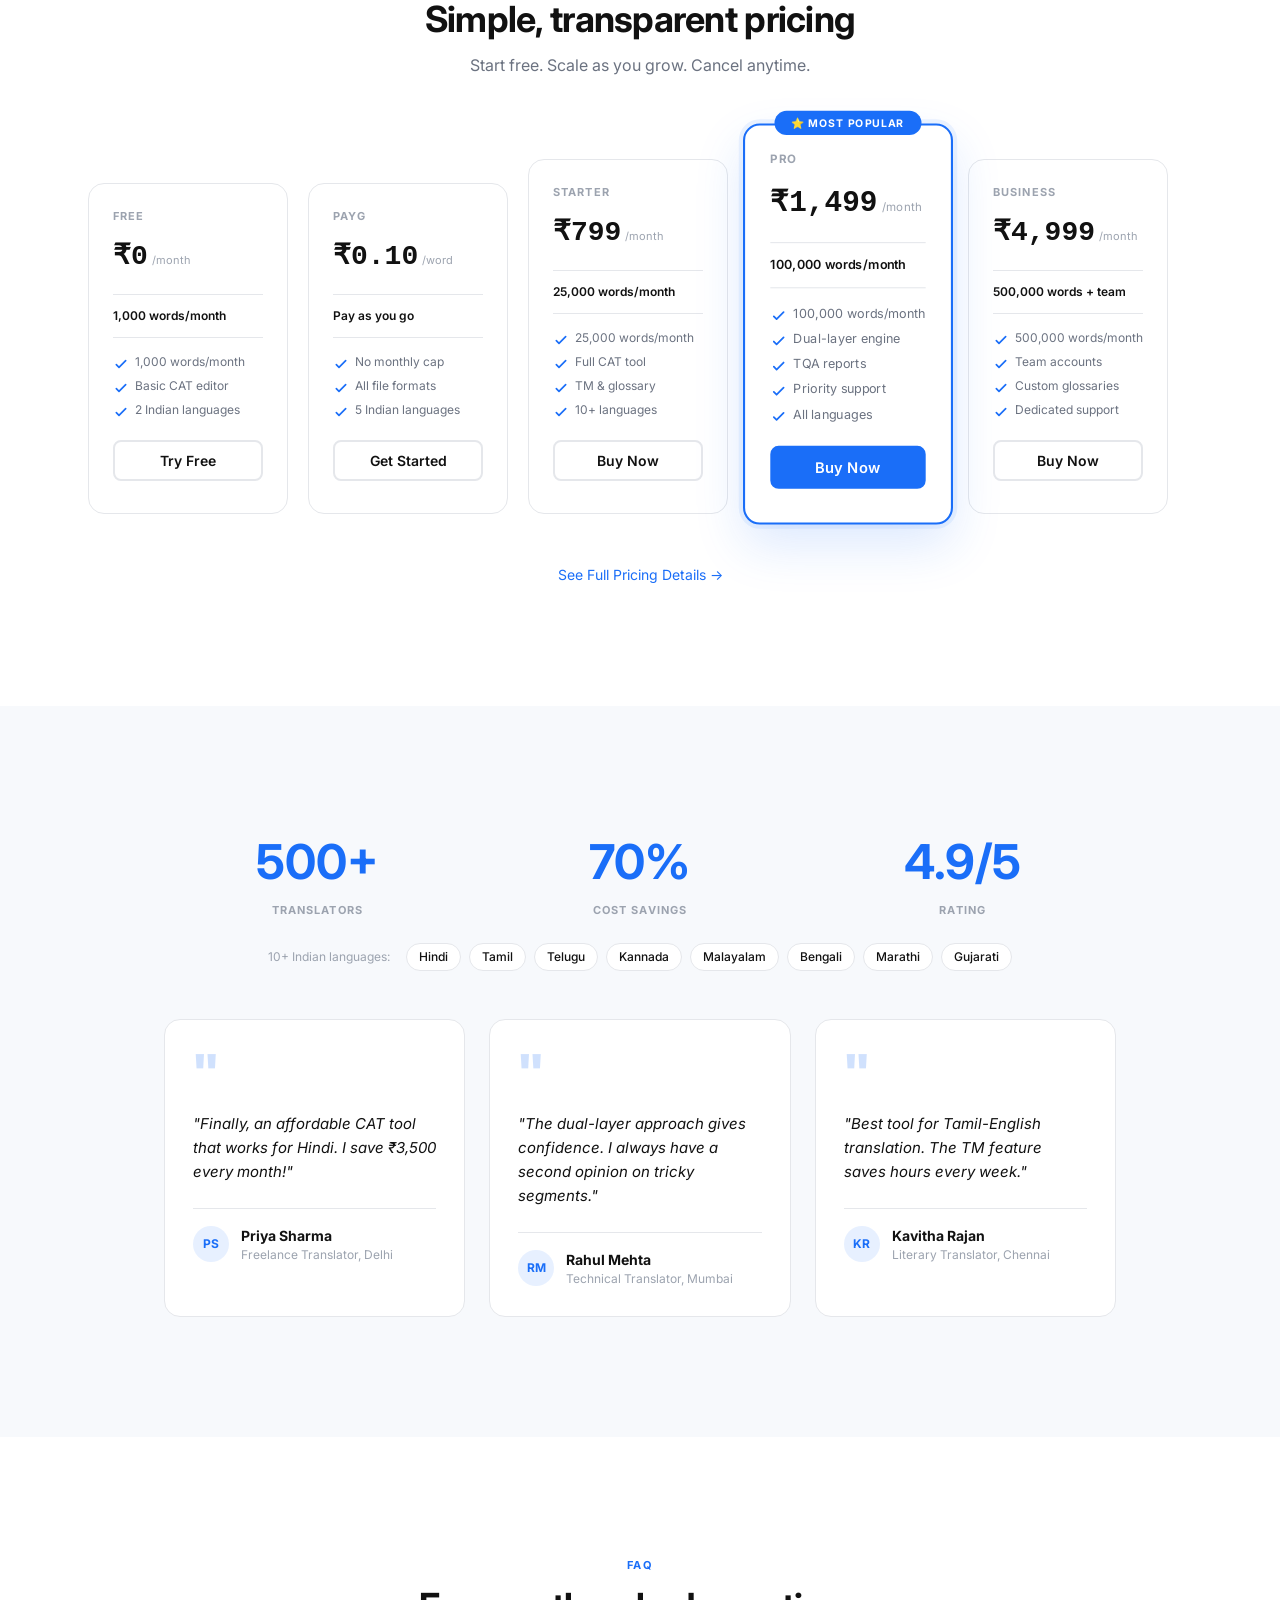
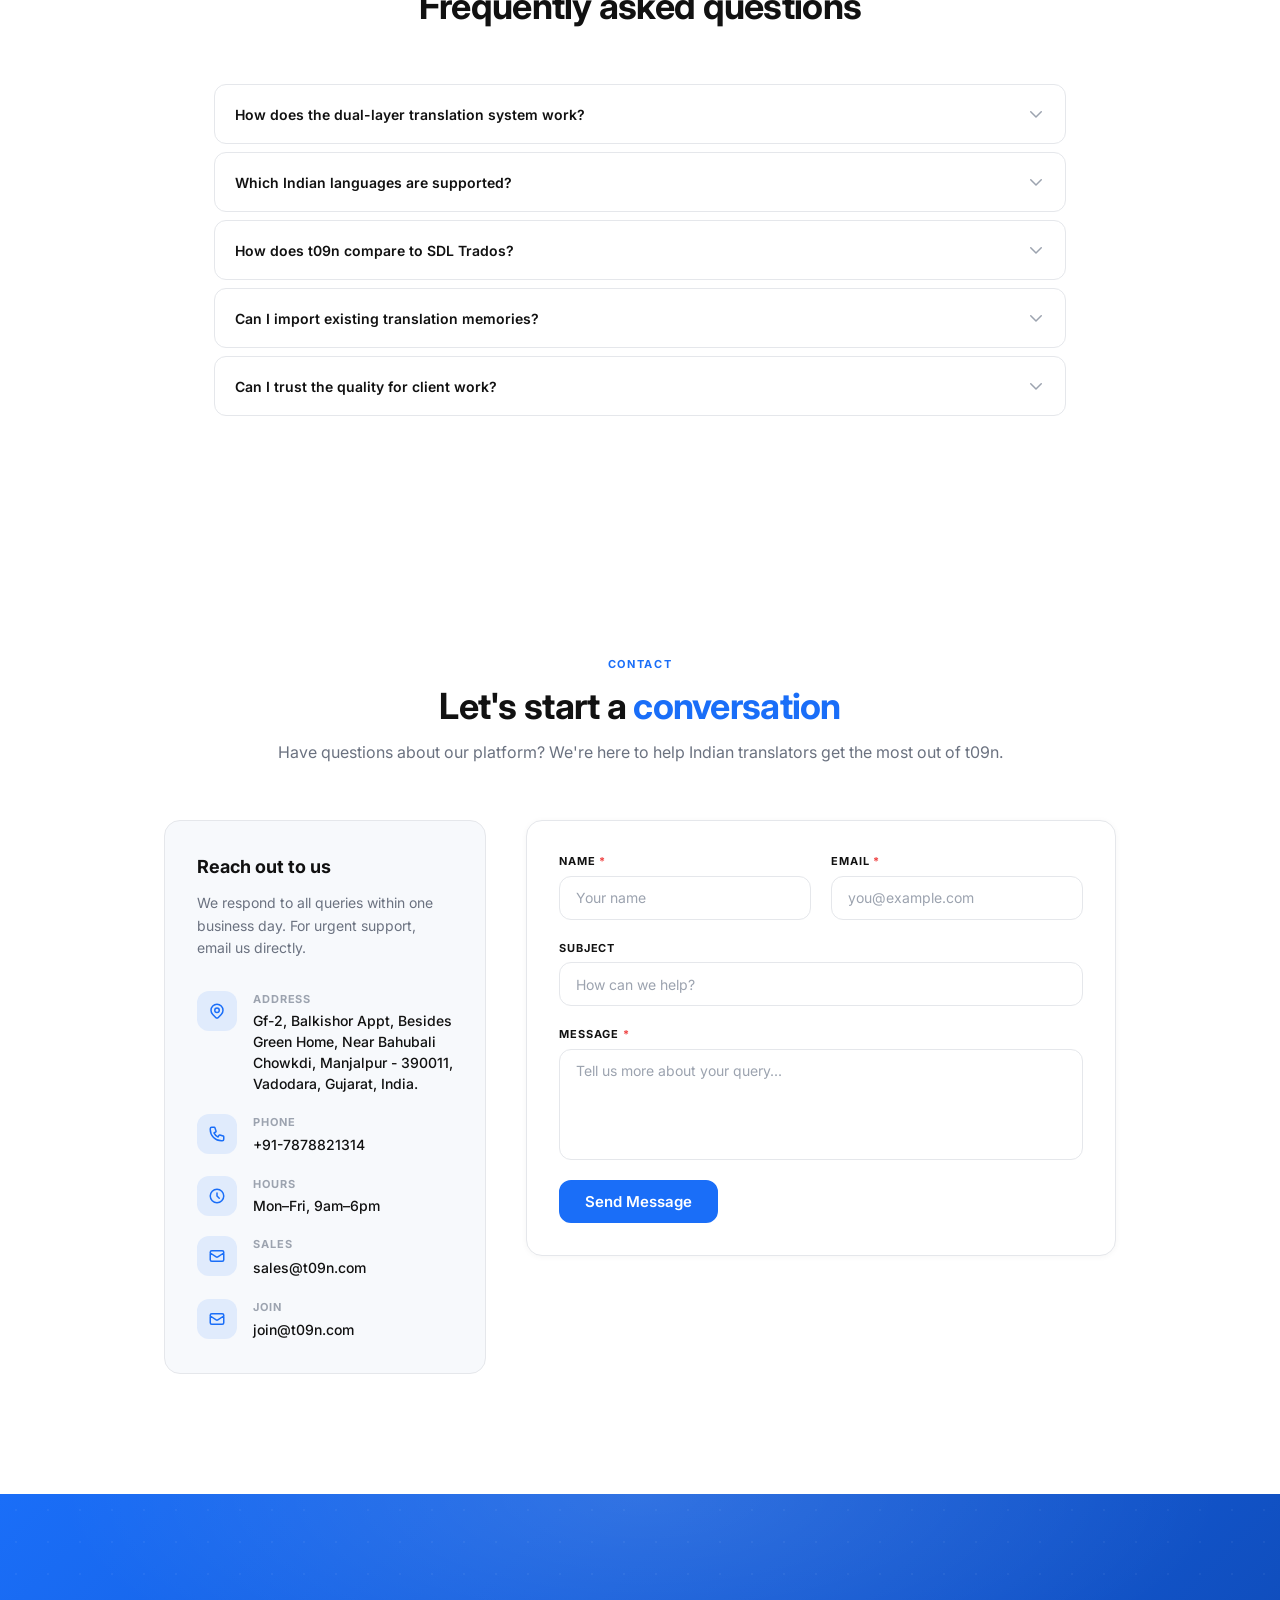
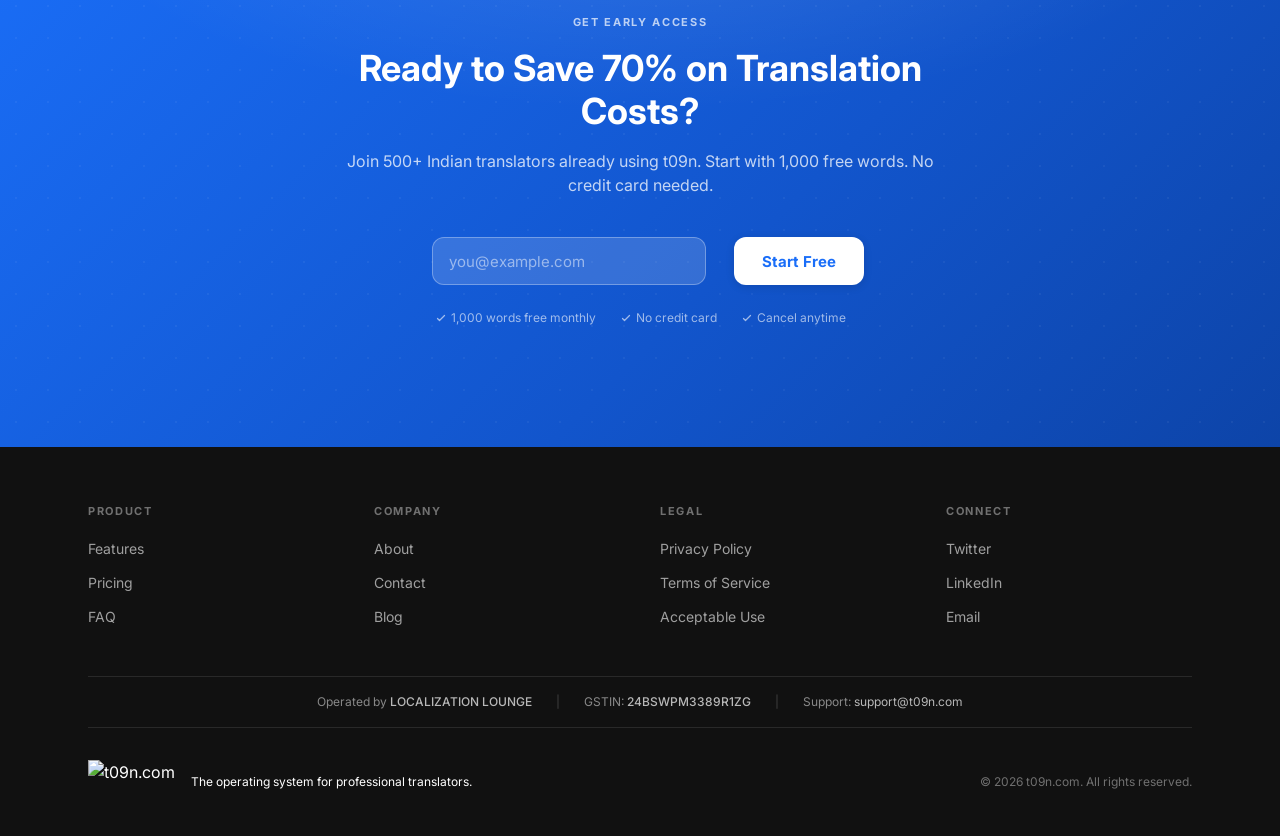
==== commit 767b5ed7: "#40: Publish production-ready static files for /download # Motivation The static export is now 100% " ====
--- a/src/frontend/public/static-export/index.html
+++ b/src/frontend/public/static-export/index.html
@@ -44,95 +44,85 @@
       <a href="#how-it-works" role="menuitem">How It Works</a>
       <a href="#pricing" role="menuitem">Pricing</a>
       <a href="#faq" role="menuitem">FAQ</a>
-      <a href="#waitlist" class="nav-cta" role="menuitem">Start Free</a>
+      <a href="#contact" role="menuitem">Contact</a>
+      <a href="about.html" role="menuitem">About</a>
+      <a href="https://app.t09n.com/signup" target="_blank" rel="noopener noreferrer" class="nav-cta" role="menuitem">Start Free</a>
     </div>
 
     <!-- Hamburger -->
-    <button
-      id="hamburger"
-      class="hamburger"
-      aria-label="Toggle navigation menu"
-      aria-expanded="false"
-      aria-controls="mobile-menu"
-    >
+    <button id="hamburger" class="hamburger" aria-label="Toggle navigation menu" aria-expanded="false" aria-controls="mobile-menu">
       <span></span><span></span><span></span>
     </button>
   </nav>
 
   <!-- Mobile menu -->
-  <div id="mobile-menu" class="mobile-menu" role="navigation" aria-label="Mobile navigation">
-    <a href="#features">Features</a>
-    <a href="#how-it-works">How It Works</a>
-    <a href="#pricing">Pricing</a>
-    <a href="#faq">FAQ</a>
-    <a href="#waitlist" class="nav-cta">Start Free</a>
+  <div id="mobile-menu" class="mobile-menu" role="menu">
+    <a href="#features" role="menuitem">Features</a>
+    <a href="#how-it-works" role="menuitem">How It Works</a>
+    <a href="#pricing" role="menuitem">Pricing</a>
+    <a href="#faq" role="menuitem">FAQ</a>
+    <a href="#contact" role="menuitem">Contact</a>
+    <a href="about.html" role="menuitem">About</a>
+    <a href="https://app.t09n.com/signup" target="_blank" rel="noopener noreferrer" class="nav-cta" role="menuitem">Start Free</a>
   </div>
 </header>
 
 <!-- ═══════════════════════════════════════════════════════════════════════
      HERO
 ═══════════════════════════════════════════════════════════════════════════ -->
-<section id="hero" class="hero" aria-label="Hero">
+<section class="hero" id="hero" aria-label="Hero section">
   <div class="hero-dot-grid" aria-hidden="true"></div>
   <div class="hero-radial" aria-hidden="true"></div>
   <div class="hero-bottom-fade" aria-hidden="true"></div>
 
   <div class="hero-content">
-    <!-- Logo + wordmark -->
+    <!-- Logo + Wordmark -->
     <div class="hero-logo-wrap">
-      <img
-        src="assets/uploads/Version-01-3-1.png"
-        alt="t09n.com logo"
-        class="hero-logo"
-      />
+      <img src="assets/uploads/Version-01-3-1.png" alt="t09n.com logo" class="hero-logo" />
       <span id="hero-wordmark" class="hero-wordmark">t09n.com</span>
     </div>
 
     <!-- Headline -->
     <h1 id="hero-headline" class="hero-headline">
-      The Operating System<br class="hidden-mobile" />
-      <span class="for-translators"> for Translators</span>
+      The Operating System<br />
+      <span class="for-translators">for Translators</span>
     </h1>
 
     <!-- Pill -->
-    <div class="hero-pill" aria-label="Built for Indian Translators">
+    <div class="hero-pill">
       <span class="hero-pill-dot" aria-hidden="true"></span>
       <span class="hero-pill-text">Built for Indian Translators</span>
     </div>
 
     <!-- Subheadline -->
     <p class="hero-sub">
-      Professional translation platform at
-      <strong>70% lower cost</strong> than SDL Trados.
-      Dual-layer technology built for Indian translators.
+      Professional translation platform at <strong>70% lower cost</strong> than SDL Trados. Dual-layer technology built for Indian translators.
     </p>
 
     <!-- CTAs -->
     <div class="hero-cta-group">
-      <a href="#waitlist" class="btn btn-primary btn-lg">
+      <a href="https://app.t09n.com/signup" target="_blank" rel="noopener noreferrer" class="btn btn-primary btn-lg" data-ocid="hero.cta_button">
         Start Free — No Credit Card
       </a>
-      <button data-scroll="#pricing" class="btn-ghost-white">
-        See Pricing →
-      </button>
-    </div>
-
-    <!-- Trust badges -->
+      <button type="button" class="btn-ghost-white" data-scroll="#pricing">See Pricing →</button>
+    </div>
+
+    <!-- Trust strip -->
     <div class="hero-trust" role="list">
       <span class="hero-trust-item" role="listitem">
-        <svg class="icon" viewBox="0 0 24 24" aria-hidden="true"><path d="M5 13l4 4L19 7"/></svg>
+        <svg viewBox="0 0 24 24" fill="none" stroke="currentColor" aria-hidden="true"><path stroke-linecap="round" stroke-linejoin="round" stroke-width="2.5" d="M5 13l4 4L19 7"/></svg>
         1,000 words free
       </span>
       <span class="hero-trust-item" role="listitem">
-        <svg class="icon" viewBox="0 0 24 24" aria-hidden="true"><path d="M5 13l4 4L19 7"/></svg>
+        <svg viewBox="0 0 24 24" fill="none" stroke="currentColor" aria-hidden="true"><path stroke-linecap="round" stroke-linejoin="round" stroke-width="2.5" d="M5 13l4 4L19 7"/></svg>
         10+ Indian languages
       </span>
       <span class="hero-trust-item" role="listitem">
-        <svg class="icon" viewBox="0 0 24 24" aria-hidden="true"><path d="M5 13l4 4L19 7"/></svg>
+        <svg viewBox="0 0 24 24" fill="none" stroke="currentColor" aria-hidden="true"><path stroke-linecap="round" stroke-linejoin="round" stroke-width="2.5" d="M5 13l4 4L19 7"/></svg>
         Cancel anytime
       </span>
       <span class="hero-trust-item" role="listitem">
-        <svg class="icon" viewBox="0 0 24 24" aria-hidden="true"><path d="M5 13l4 4L19 7"/></svg>
+        <svg viewBox="0 0 24 24" fill="none" stroke="currentColor" aria-hidden="true"><path stroke-linecap="round" stroke-linejoin="round" stroke-width="2.5" d="M5 13l4 4L19 7"/></svg>
         No credit card
       </span>
     </div>
@@ -149,22 +139,22 @@
 <!-- ═══════════════════════════════════════════════════════════════════════
      PROBLEM / SOLUTION
 ═══════════════════════════════════════════════════════════════════════════ -->
-<section id="problem" class="py-section" style="background:#F7F9FC;" aria-labelledby="problem-heading">
+<section id="problem" class="py-section" style="background:#F7F9FC;">
   <div class="container-md">
     <div class="section-header fade-in">
       <span class="section-label">Why Switch</span>
-      <h2 id="problem-heading" class="section-heading">Why translators are switching</h2>
-    </div>
-
-    <div class="problem-grid">
+      <h2 class="section-heading">Why translators are switching</h2>
+    </div>
+
+    <div class="problem-grid" style="position:relative;">
       <!-- Old Way -->
       <div class="problem-card fade-in fade-in-delay-1">
         <div class="card-header">
-          <span class="card-emoji" aria-hidden="true">😤</span>
-          <h3 class="card-title">The Old Way</h3>
+          <span class="card-emoji">😤</span>
+          <span class="card-title">The Old Way</span>
           <span class="card-badge-old">SDL Trados</span>
         </div>
-        <ul class="feature-list old" role="list">
+        <ul class="feature-list old">
           <li>
             <svg class="icon icon-x" viewBox="0 0 24 24" aria-hidden="true"><path d="M6 18L18 6M6 6l12 12"/></svg>
             <span>Costs ₹5,000+/month (SDL Trados)</span>
@@ -188,17 +178,20 @@
         </ul>
       </div>
 
-      <!-- VS mobile -->
+      <!-- VS badge (desktop) -->
+      <div class="vs-badge" aria-hidden="true">VS</div>
+
+      <!-- VS divider (mobile) -->
       <div class="vs-mobile" aria-hidden="true">VS</div>
 
       <!-- New Way -->
       <div class="solution-card fade-in fade-in-delay-2">
         <div class="card-header">
-          <span class="card-emoji" aria-hidden="true">✨</span>
-          <h3 class="card-title">The t09n Way</h3>
+          <span class="card-emoji">✨</span>
+          <span class="card-title">The t09n Way</span>
           <span class="card-badge-new">t09n.com</span>
         </div>
-        <ul class="feature-list new" role="list">
+        <ul class="feature-list new">
           <li>
             <svg class="icon icon-check" viewBox="0 0 24 24" aria-hidden="true"><path d="M5 13l4 4L19 7"/></svg>
             <span>Start free, scale from ₹0/month</span>
@@ -221,9 +214,6 @@
           </li>
         </ul>
       </div>
-
-      <!-- VS desktop badge -->
-      <div class="vs-badge" aria-hidden="true">VS</div>
     </div>
   </div>
 </section>
@@ -231,41 +221,41 @@
 <!-- ═══════════════════════════════════════════════════════════════════════
      FEATURES
 ═══════════════════════════════════════════════════════════════════════════ -->
-<section id="features" class="py-section" style="background:#ffffff;" aria-labelledby="features-heading">
+<section id="features" class="py-section" style="background:#ffffff;">
   <div class="container">
     <div class="section-header fade-in">
       <span class="section-label">Features</span>
-      <h2 id="features-heading" class="section-heading">Everything a professional translator needs</h2>
-    </div>
-
-    <div class="features-grid" role="list">
-      <div class="feature-card fade-in fade-in-delay-1" role="listitem">
-        <div class="feature-icon" aria-hidden="true">🔄</div>
+      <h2 class="section-heading">Everything a professional translator needs</h2>
+    </div>
+
+    <div class="features-grid">
+      <div class="feature-card fade-in fade-in-delay-1">
+        <div class="feature-icon">🔄</div>
         <h3 class="feature-title">Dual-Layer Translation</h3>
         <p class="feature-desc">Two complementary translation engines working in parallel — compare both outputs and pick the best for every segment. Exceptional accuracy for Indian languages.</p>
       </div>
-      <div class="feature-card fade-in fade-in-delay-2" role="listitem">
-        <div class="feature-icon" aria-hidden="true">🔧</div>
+      <div class="feature-card fade-in fade-in-delay-2">
+        <div class="feature-icon">🔧</div>
         <h3 class="feature-title">Full CAT Tool</h3>
         <p class="feature-desc">15+ automated quality checks, translation memory, and a professional segment editor built for real daily productivity.</p>
       </div>
-      <div class="feature-card fade-in fade-in-delay-3" role="listitem">
-        <div class="feature-icon" aria-hidden="true">📊</div>
+      <div class="feature-card fade-in fade-in-delay-3">
+        <div class="feature-icon">📊</div>
         <h3 class="feature-title">TQA Reports</h3>
         <p class="feature-desc">Translation Quality Assessment reports with error categorization. Deliver confidently knowing every segment has been validated.</p>
       </div>
-      <div class="feature-card fade-in fade-in-delay-1" role="listitem">
-        <div class="feature-icon" aria-hidden="true">💰</div>
+      <div class="feature-card fade-in fade-in-delay-1">
+        <div class="feature-icon">💰</div>
         <h3 class="feature-title">Pay As You Go</h3>
         <p class="feature-desc">Start free with 1,000 words/month. Scale with PAYG at ₹0.10/word. Pay only for what you translate — no wasted quota.</p>
       </div>
-      <div class="feature-card fade-in fade-in-delay-2" role="listitem">
-        <div class="feature-icon" aria-hidden="true">📚</div>
+      <div class="feature-card fade-in fade-in-delay-2">
+        <div class="feature-icon">📚</div>
         <h3 class="feature-title">Terminology Base</h3>
         <p class="feature-desc">Build client-specific glossaries. Consistent terminology across every project, enforced automatically.</p>
       </div>
-      <div class="feature-card fade-in fade-in-delay-3" role="listitem">
-        <div class="feature-icon" aria-hidden="true">🎨</div>
+      <div class="feature-card fade-in fade-in-delay-3">
+        <div class="feature-icon">🎨</div>
         <h3 class="feature-title">Format Preservation</h3>
         <p class="feature-desc">Upload .docx, .xlsx, .pptx, .srt and get back perfectly formatted output — colors, tables, and styles intact.</p>
       </div>
@@ -276,36 +266,28 @@
 <!-- ═══════════════════════════════════════════════════════════════════════
      HOW IT WORKS
 ═══════════════════════════════════════════════════════════════════════════ -->
-<section id="how-it-works" class="py-section" style="background:#F7F9FC;" aria-labelledby="how-heading">
+<section id="how-it-works" class="py-section" style="background:#F7F9FC;">
   <div class="container-md">
     <div class="section-header fade-in">
       <span class="section-label">Process</span>
-      <h2 id="how-heading" class="section-heading">From document to translation in 3 steps</h2>
+      <h2 class="section-heading">From document to translation in 3 steps</h2>
     </div>
 
     <div class="steps-grid">
       <div class="steps-connector" aria-hidden="true"></div>
 
       <div class="step fade-in fade-in-delay-1">
-        <div class="step-number-wrap" aria-hidden="true">
-          <span class="step-number">01</span>
-        </div>
+        <div class="step-number-wrap"><span class="step-number">01</span></div>
         <h3 class="step-title">Upload your document</h3>
         <p class="step-desc">Drag and drop your file — .docx, .xlsx, .pptx, .txt, or .srt. We handle the parsing instantly.</p>
       </div>
-
       <div class="step fade-in fade-in-delay-2">
-        <div class="step-number-wrap" aria-hidden="true">
-          <span class="step-number">02</span>
-        </div>
+        <div class="step-number-wrap"><span class="step-number">02</span></div>
         <h3 class="step-title">Dual-layer translation engines</h3>
         <p class="step-desc">Our dual-layer translation system processes your content instantly. See both translation outputs side by side.</p>
       </div>
-
       <div class="step fade-in fade-in-delay-3">
-        <div class="step-number-wrap" aria-hidden="true">
-          <span class="step-number">03</span>
-        </div>
+        <div class="step-number-wrap"><span class="step-number">03</span></div>
         <h3 class="step-title">Review, edit, and export</h3>
         <p class="step-desc">Pick the best translation, refine in the segment editor, then export your polished document.</p>
       </div>
@@ -316,165 +298,92 @@
 <!-- ═══════════════════════════════════════════════════════════════════════
      PRICING
 ═══════════════════════════════════════════════════════════════════════════ -->
-<section id="pricing" class="py-section" style="background:#ffffff;" aria-labelledby="pricing-heading">
+<section id="pricing" class="py-section" style="background:#ffffff;">
   <div class="container">
     <div class="section-header fade-in">
       <span class="section-label">Pricing</span>
-      <h2 id="pricing-heading" class="section-heading">Simple, transparent pricing</h2>
+      <h2 class="section-heading">Simple, transparent pricing</h2>
       <p class="section-sub">Start free. Scale as you grow. Cancel anytime.</p>
     </div>
 
     <div class="pricing-scroll-wrap">
-      <div class="pricing-cards" role="list">
+      <div class="pricing-cards">
 
         <!-- Free -->
-        <div class="pricing-card fade-in" role="listitem">
+        <div class="pricing-card fade-in">
           <p class="pricing-name">Free</p>
-          <div>
-            <span class="pricing-price">₹0</span><span class="pricing-period">/month</span>
-          </div>
+          <div><span class="pricing-price">₹0</span><span class="pricing-period">/month</span></div>
           <div class="pricing-quota">1,000 words/month</div>
           <ul class="pricing-features">
-            <li class="pricing-feature">
-              <svg class="icon icon-check-blue" style="width:12px;height:12px" viewBox="0 0 24 24" aria-hidden="true"><path d="M5 13l4 4L19 7"/></svg>
-              <span>1,000 words/month</span>
-            </li>
-            <li class="pricing-feature">
-              <svg class="icon icon-check-blue" style="width:12px;height:12px" viewBox="0 0 24 24" aria-hidden="true"><path d="M5 13l4 4L19 7"/></svg>
-              <span>Basic CAT editor</span>
-            </li>
-            <li class="pricing-feature">
-              <svg class="icon icon-check-blue" style="width:12px;height:12px" viewBox="0 0 24 24" aria-hidden="true"><path d="M5 13l4 4L19 7"/></svg>
-              <span>2 Indian languages</span>
-            </li>
+            <li class="pricing-feature"><svg class="icon icon-check-blue" viewBox="0 0 24 24" aria-hidden="true"><path d="M5 13l4 4L19 7"/></svg><span>1,000 words/month</span></li>
+            <li class="pricing-feature"><svg class="icon icon-check-blue" viewBox="0 0 24 24" aria-hidden="true"><path d="M5 13l4 4L19 7"/></svg><span>Basic CAT editor</span></li>
+            <li class="pricing-feature"><svg class="icon icon-check-blue" viewBox="0 0 24 24" aria-hidden="true"><path d="M5 13l4 4L19 7"/></svg><span>2 Indian languages</span></li>
           </ul>
-          <button class="pricing-btn secondary" onclick="document.getElementById('waitlist').scrollIntoView({behavior:'smooth'})">Try Free</button>
+          <button class="pricing-btn secondary" onclick="window.open('https://app.t09n.com/signup','_blank')">Try Free</button>
         </div>
 
         <!-- PAYG -->
-        <div class="pricing-card fade-in" role="listitem">
+        <div class="pricing-card fade-in">
           <p class="pricing-name">PAYG</p>
-          <div>
-            <span class="pricing-price">₹0.10</span><span class="pricing-period">/word</span>
-          </div>
+          <div><span class="pricing-price">₹0.10</span><span class="pricing-period">/word</span></div>
           <div class="pricing-quota">Pay as you go</div>
           <ul class="pricing-features">
-            <li class="pricing-feature">
-              <svg class="icon icon-check-blue" style="width:12px;height:12px" viewBox="0 0 24 24" aria-hidden="true"><path d="M5 13l4 4L19 7"/></svg>
-              <span>No monthly cap</span>
-            </li>
-            <li class="pricing-feature">
-              <svg class="icon icon-check-blue" style="width:12px;height:12px" viewBox="0 0 24 24" aria-hidden="true"><path d="M5 13l4 4L19 7"/></svg>
-              <span>All file formats</span>
-            </li>
-            <li class="pricing-feature">
-              <svg class="icon icon-check-blue" style="width:12px;height:12px" viewBox="0 0 24 24" aria-hidden="true"><path d="M5 13l4 4L19 7"/></svg>
-              <span>5 Indian languages</span>
-            </li>
+            <li class="pricing-feature"><svg class="icon icon-check-blue" viewBox="0 0 24 24" aria-hidden="true"><path d="M5 13l4 4L19 7"/></svg><span>No monthly cap</span></li>
+            <li class="pricing-feature"><svg class="icon icon-check-blue" viewBox="0 0 24 24" aria-hidden="true"><path d="M5 13l4 4L19 7"/></svg><span>All file formats</span></li>
+            <li class="pricing-feature"><svg class="icon icon-check-blue" viewBox="0 0 24 24" aria-hidden="true"><path d="M5 13l4 4L19 7"/></svg><span>5 Indian languages</span></li>
           </ul>
-          <button class="pricing-btn secondary" onclick="document.getElementById('waitlist').scrollIntoView({behavior:'smooth'})">Get Started</button>
+          <button class="pricing-btn secondary" onclick="window.open('https://app.t09n.com/pricing','_blank')">Get Started</button>
         </div>
 
         <!-- Starter -->
-        <div class="pricing-card fade-in" role="listitem">
+        <div class="pricing-card fade-in">
           <p class="pricing-name">Starter</p>
-          <div>
-            <span class="pricing-price">₹799</span><span class="pricing-period">/month</span>
-          </div>
+          <div><span class="pricing-price">₹799</span><span class="pricing-period">/month</span></div>
           <div class="pricing-quota">25,000 words/month</div>
           <ul class="pricing-features">
-            <li class="pricing-feature">
-              <svg class="icon icon-check-blue" style="width:12px;height:12px" viewBox="0 0 24 24" aria-hidden="true"><path d="M5 13l4 4L19 7"/></svg>
-              <span>25,000 words/month</span>
-            </li>
-            <li class="pricing-feature">
-              <svg class="icon icon-check-blue" style="width:12px;height:12px" viewBox="0 0 24 24" aria-hidden="true"><path d="M5 13l4 4L19 7"/></svg>
-              <span>Full CAT tool</span>
-            </li>
-            <li class="pricing-feature">
-              <svg class="icon icon-check-blue" style="width:12px;height:12px" viewBox="0 0 24 24" aria-hidden="true"><path d="M5 13l4 4L19 7"/></svg>
-              <span>TM &amp; glossary</span>
-            </li>
-            <li class="pricing-feature">
-              <svg class="icon icon-check-blue" style="width:12px;height:12px" viewBox="0 0 24 24" aria-hidden="true"><path d="M5 13l4 4L19 7"/></svg>
-              <span>10+ languages</span>
-            </li>
+            <li class="pricing-feature"><svg class="icon icon-check-blue" viewBox="0 0 24 24" aria-hidden="true"><path d="M5 13l4 4L19 7"/></svg><span>25,000 words/month</span></li>
+            <li class="pricing-feature"><svg class="icon icon-check-blue" viewBox="0 0 24 24" aria-hidden="true"><path d="M5 13l4 4L19 7"/></svg><span>Full CAT tool</span></li>
+            <li class="pricing-feature"><svg class="icon icon-check-blue" viewBox="0 0 24 24" aria-hidden="true"><path d="M5 13l4 4L19 7"/></svg><span>TM &amp; glossary</span></li>
+            <li class="pricing-feature"><svg class="icon icon-check-blue" viewBox="0 0 24 24" aria-hidden="true"><path d="M5 13l4 4L19 7"/></svg><span>10+ languages</span></li>
           </ul>
-          <button class="pricing-btn secondary" onclick="document.getElementById('waitlist').scrollIntoView({behavior:'smooth'})">Buy Now</button>
-        </div>
-
-        <!-- Professional (highlighted) -->
-        <div class="pricing-card highlighted fade-in" role="listitem">
-          <div class="pricing-popular">⭐ Most Popular</div>
+          <button class="pricing-btn secondary" onclick="window.open('https://app.t09n.com/pricing','_blank')">Buy Now</button>
+        </div>
+
+        <!-- Pro (highlighted) -->
+        <div class="pricing-card highlighted fade-in">
+          <span class="pricing-popular">⭐ Most Popular</span>
           <p class="pricing-name">Pro</p>
-          <div>
-            <span class="pricing-price">₹1,499</span><span class="pricing-period">/month</span>
-          </div>
+          <div><span class="pricing-price">₹1,499</span><span class="pricing-period">/month</span></div>
           <div class="pricing-quota">100,000 words/month</div>
           <ul class="pricing-features">
-            <li class="pricing-feature">
-              <svg class="icon icon-check-blue" style="width:12px;height:12px" viewBox="0 0 24 24" aria-hidden="true"><path d="M5 13l4 4L19 7"/></svg>
-              <span>100,000 words/month</span>
-            </li>
-            <li class="pricing-feature">
-              <svg class="icon icon-check-blue" style="width:12px;height:12px" viewBox="0 0 24 24" aria-hidden="true"><path d="M5 13l4 4L19 7"/></svg>
-              <span>Dual-layer engine</span>
-            </li>
-            <li class="pricing-feature">
-              <svg class="icon icon-check-blue" style="width:12px;height:12px" viewBox="0 0 24 24" aria-hidden="true"><path d="M5 13l4 4L19 7"/></svg>
-              <span>TQA reports</span>
-            </li>
-            <li class="pricing-feature">
-              <svg class="icon icon-check-blue" style="width:12px;height:12px" viewBox="0 0 24 24" aria-hidden="true"><path d="M5 13l4 4L19 7"/></svg>
-              <span>Priority support</span>
-            </li>
-            <li class="pricing-feature">
-              <svg class="icon icon-check-blue" style="width:12px;height:12px" viewBox="0 0 24 24" aria-hidden="true"><path d="M5 13l4 4L19 7"/></svg>
-              <span>All languages</span>
-            </li>
+            <li class="pricing-feature"><svg class="icon icon-check-blue" viewBox="0 0 24 24" aria-hidden="true"><path d="M5 13l4 4L19 7"/></svg><span>100,000 words/month</span></li>
+            <li class="pricing-feature"><svg class="icon icon-check-blue" viewBox="0 0 24 24" aria-hidden="true"><path d="M5 13l4 4L19 7"/></svg><span>Dual-layer engine</span></li>
+            <li class="pricing-feature"><svg class="icon icon-check-blue" viewBox="0 0 24 24" aria-hidden="true"><path d="M5 13l4 4L19 7"/></svg><span>TQA reports</span></li>
+            <li class="pricing-feature"><svg class="icon icon-check-blue" viewBox="0 0 24 24" aria-hidden="true"><path d="M5 13l4 4L19 7"/></svg><span>Priority support</span></li>
+            <li class="pricing-feature"><svg class="icon icon-check-blue" viewBox="0 0 24 24" aria-hidden="true"><path d="M5 13l4 4L19 7"/></svg><span>All languages</span></li>
           </ul>
-          <button class="pricing-btn primary" onclick="document.getElementById('waitlist').scrollIntoView({behavior:'smooth'})">Buy Now</button>
+          <button class="pricing-btn primary" onclick="window.open('https://app.t09n.com/pricing','_blank')">Buy Now</button>
         </div>
 
         <!-- Business -->
-        <div class="pricing-card fade-in" role="listitem">
+        <div class="pricing-card fade-in">
           <p class="pricing-name">Business</p>
-          <div>
-            <span class="pricing-price">₹4,999</span><span class="pricing-period">/month</span>
-          </div>
+          <div><span class="pricing-price">₹4,999</span><span class="pricing-period">/month</span></div>
           <div class="pricing-quota">500,000 words + team</div>
           <ul class="pricing-features">
-            <li class="pricing-feature">
-              <svg class="icon icon-check-blue" style="width:12px;height:12px" viewBox="0 0 24 24" aria-hidden="true"><path d="M5 13l4 4L19 7"/></svg>
-              <span>500,000 words/month</span>
-            </li>
-            <li class="pricing-feature">
-              <svg class="icon icon-check-blue" style="width:12px;height:12px" viewBox="0 0 24 24" aria-hidden="true"><path d="M5 13l4 4L19 7"/></svg>
-              <span>Team accounts</span>
-            </li>
-            <li class="pricing-feature">
-              <svg class="icon icon-check-blue" style="width:12px;height:12px" viewBox="0 0 24 24" aria-hidden="true"><path d="M5 13l4 4L19 7"/></svg>
-              <span>Custom glossaries</span>
-            </li>
-            <li class="pricing-feature">
-              <svg class="icon icon-check-blue" style="width:12px;height:12px" viewBox="0 0 24 24" aria-hidden="true"><path d="M5 13l4 4L19 7"/></svg>
-              <span>API access</span>
-            </li>
-            <li class="pricing-feature">
-              <svg class="icon icon-check-blue" style="width:12px;height:12px" viewBox="0 0 24 24" aria-hidden="true"><path d="M5 13l4 4L19 7"/></svg>
-              <span>Dedicated support</span>
-            </li>
+            <li class="pricing-feature"><svg class="icon icon-check-blue" viewBox="0 0 24 24" aria-hidden="true"><path d="M5 13l4 4L19 7"/></svg><span>500,000 words/month</span></li>
+            <li class="pricing-feature"><svg class="icon icon-check-blue" viewBox="0 0 24 24" aria-hidden="true"><path d="M5 13l4 4L19 7"/></svg><span>Team accounts</span></li>
+            <li class="pricing-feature"><svg class="icon icon-check-blue" viewBox="0 0 24 24" aria-hidden="true"><path d="M5 13l4 4L19 7"/></svg><span>Custom glossaries</span></li>
+            <li class="pricing-feature"><svg class="icon icon-check-blue" viewBox="0 0 24 24" aria-hidden="true"><path d="M5 13l4 4L19 7"/></svg><span>Dedicated support</span></li>
           </ul>
-          <button class="pricing-btn secondary" onclick="document.getElementById('waitlist').scrollIntoView({behavior:'smooth'})">Contact Us</button>
+          <button class="pricing-btn secondary" onclick="window.open('https://app.t09n.com/pricing','_blank')">Buy Now</button>
         </div>
 
       </div>
     </div>
 
     <div class="pricing-link-row">
-      <button class="pricing-link" onclick="document.getElementById('pricing').scrollIntoView({behavior:'smooth'})">
-        See Full Pricing Details →
-      </button>
+      <button class="pricing-link" data-scroll="#pricing">See Full Pricing Details →</button>
     </div>
   </div>
 </section>
@@ -482,66 +391,66 @@
 <!-- ═══════════════════════════════════════════════════════════════════════
      STATS + TESTIMONIALS
 ═══════════════════════════════════════════════════════════════════════════ -->
-<section class="py-section" style="background:#F7F9FC;" aria-labelledby="stats-heading">
+<section class="py-section" style="background:#F7F9FC;">
   <div class="container-md">
     <!-- Stats -->
-    <div class="stats-grid fade-in" role="list">
-      <div class="stat-item" role="listitem">
+    <div class="stats-grid fade-in">
+      <div class="stat-item">
         <div class="stat-value">500+</div>
         <div class="stat-label">Translators</div>
       </div>
-      <div class="stat-item" role="listitem">
+      <div class="stat-item">
         <div class="stat-value">70%</div>
         <div class="stat-label">Cost Savings</div>
       </div>
-      <div class="stat-item" role="listitem">
+      <div class="stat-item">
         <div class="stat-value">4.9/5</div>
         <div class="stat-label">Rating</div>
       </div>
     </div>
 
     <!-- Language badges -->
-    <div class="lang-badges fade-in fade-in-delay-1" role="list">
+    <div class="lang-badges fade-in fade-in-delay-1">
       <span class="lang-label">10+ Indian languages:</span>
-      <span class="lang-badge" role="listitem">Hindi</span>
-      <span class="lang-badge" role="listitem">Tamil</span>
-      <span class="lang-badge" role="listitem">Telugu</span>
-      <span class="lang-badge" role="listitem">Kannada</span>
-      <span class="lang-badge" role="listitem">Malayalam</span>
-      <span class="lang-badge" role="listitem">Bengali</span>
-      <span class="lang-badge" role="listitem">Marathi</span>
-      <span class="lang-badge" role="listitem">Gujarati</span>
+      <span class="lang-badge">Hindi</span>
+      <span class="lang-badge">Tamil</span>
+      <span class="lang-badge">Telugu</span>
+      <span class="lang-badge">Kannada</span>
+      <span class="lang-badge">Malayalam</span>
+      <span class="lang-badge">Bengali</span>
+      <span class="lang-badge">Marathi</span>
+      <span class="lang-badge">Gujarati</span>
     </div>
 
     <!-- Testimonials -->
-    <div class="testimonials-grid" role="list">
-      <div class="testimonial-card fade-in fade-in-delay-1" role="listitem">
+    <div class="testimonials-grid">
+      <div class="testimonial-card fade-in fade-in-delay-1">
         <div class="testimonial-quote-mark" aria-hidden="true">"</div>
         <p class="testimonial-text">"Finally, an affordable CAT tool that works for Hindi. I save ₹3,500 every month!"</p>
         <div class="testimonial-author">
-          <div class="testimonial-avatar" aria-hidden="true"><span>PS</span></div>
+          <div class="testimonial-avatar"><span>PS</span></div>
           <div>
             <p class="testimonial-name">Priya Sharma</p>
             <p class="testimonial-role">Freelance Translator, Delhi</p>
           </div>
         </div>
       </div>
-      <div class="testimonial-card fade-in fade-in-delay-2" role="listitem">
+      <div class="testimonial-card fade-in fade-in-delay-2">
         <div class="testimonial-quote-mark" aria-hidden="true">"</div>
         <p class="testimonial-text">"The dual-layer approach gives confidence. I always have a second opinion on tricky segments."</p>
         <div class="testimonial-author">
-          <div class="testimonial-avatar" aria-hidden="true"><span>RM</span></div>
+          <div class="testimonial-avatar"><span>RM</span></div>
           <div>
             <p class="testimonial-name">Rahul Mehta</p>
             <p class="testimonial-role">Technical Translator, Mumbai</p>
           </div>
         </div>
       </div>
-      <div class="testimonial-card fade-in fade-in-delay-3" role="listitem">
+      <div class="testimonial-card fade-in fade-in-delay-3">
         <div class="testimonial-quote-mark" aria-hidden="true">"</div>
         <p class="testimonial-text">"Best tool for Tamil-English translation. The TM feature saves hours every week."</p>
         <div class="testimonial-author">
-          <div class="testimonial-avatar" aria-hidden="true"><span>KR</span></div>
+          <div class="testimonial-avatar"><span>KR</span></div>
           <div>
             <p class="testimonial-name">Kavitha Rajan</p>
             <p class="testimonial-role">Literary Translator, Chennai</p>
@@ -555,67 +464,165 @@
 <!-- ═══════════════════════════════════════════════════════════════════════
      FAQ
 ═══════════════════════════════════════════════════════════════════════════ -->
-<section id="faq" class="py-section" style="background:#ffffff;" aria-labelledby="faq-heading">
+<section id="faq" class="py-section" style="background:#ffffff;">
   <div class="container-sm">
     <div class="section-header fade-in">
       <span class="section-label">FAQ</span>
-      <h2 id="faq-heading" class="section-heading">Frequently asked questions</h2>
+      <h2 class="section-heading">Frequently asked questions</h2>
     </div>
 
     <div class="faq-list fade-in fade-in-delay-1" role="list">
       <div class="faq-item" role="listitem">
         <button class="faq-question" aria-expanded="false">
           How does the dual-layer translation system work?
-          <svg class="faq-chevron" viewBox="0 0 24 24" fill="none" stroke="currentColor" stroke-width="2" aria-hidden="true"><path d="M19 9l-7 7-7-7"/></svg>
+          <svg class="faq-chevron" viewBox="0 0 24 24" fill="none" stroke="currentColor" aria-hidden="true"><path stroke-linecap="round" stroke-linejoin="round" stroke-width="2" d="M19 9l-7 7-7-7"/></svg>
         </button>
-        <div class="faq-answer" role="region">
-          <div class="faq-answer-inner">
-            t09n runs your text through two complementary translation engines simultaneously, then presents both outputs so you can choose or blend the best result for each segment. This dual-layer approach gives you higher accuracy on nuanced content.
-          </div>
-        </div>
+        <div class="faq-answer"><div class="faq-answer-inner">t09n runs your text through two complementary translation engines simultaneously, then presents both outputs so you can choose or blend the best result for each segment. This dual-layer approach gives you higher accuracy on nuanced content.</div></div>
       </div>
       <div class="faq-item" role="listitem">
         <button class="faq-question" aria-expanded="false">
           Which Indian languages are supported?
-          <svg class="faq-chevron" viewBox="0 0 24 24" fill="none" stroke="currentColor" stroke-width="2" aria-hidden="true"><path d="M19 9l-7 7-7-7"/></svg>
+          <svg class="faq-chevron" viewBox="0 0 24 24" fill="none" stroke="currentColor" aria-hidden="true"><path stroke-linecap="round" stroke-linejoin="round" stroke-width="2" d="M19 9l-7 7-7-7"/></svg>
         </button>
-        <div class="faq-answer" role="region">
-          <div class="faq-answer-inner">
-            Hindi, Tamil, Telugu, Kannada, Malayalam, Bengali, Marathi, Gujarati, Punjabi, Odia — with more languages being added regularly based on user demand.
-          </div>
-        </div>
+        <div class="faq-answer"><div class="faq-answer-inner">Hindi, Tamil, Telugu, Kannada, Malayalam, Bengali, Marathi, Gujarati, Punjabi, Odia — with more languages being added regularly based on user demand.</div></div>
       </div>
       <div class="faq-item" role="listitem">
         <button class="faq-question" aria-expanded="false">
           How does t09n compare to SDL Trados?
-          <svg class="faq-chevron" viewBox="0 0 24 24" fill="none" stroke="currentColor" stroke-width="2" aria-hidden="true"><path d="M19 9l-7 7-7-7"/></svg>
+          <svg class="faq-chevron" viewBox="0 0 24 24" fill="none" stroke="currentColor" aria-hidden="true"><path stroke-linecap="round" stroke-linejoin="round" stroke-width="2" d="M19 9l-7 7-7-7"/></svg>
         </button>
-        <div class="faq-answer" role="region">
-          <div class="faq-answer-inner">
-            SDL Trados costs ₹25,000–₹80,000+ as an upfront license. t09n starts completely free and our Pro plan is just ₹1,499/month with our dual-layer translation technology built in — no extra plugins needed.
-          </div>
-        </div>
+        <div class="faq-answer"><div class="faq-answer-inner">SDL Trados costs ₹25,000–₹80,000+ as an upfront license. t09n starts completely free and our Pro plan is just ₹1,499/month with our dual-layer translation technology built in — no extra plugins needed.</div></div>
       </div>
       <div class="faq-item" role="listitem">
         <button class="faq-question" aria-expanded="false">
           Can I import existing translation memories?
-          <svg class="faq-chevron" viewBox="0 0 24 24" fill="none" stroke="currentColor" stroke-width="2" aria-hidden="true"><path d="M19 9l-7 7-7-7"/></svg>
+          <svg class="faq-chevron" viewBox="0 0 24 24" fill="none" stroke="currentColor" aria-hidden="true"><path stroke-linecap="round" stroke-linejoin="round" stroke-width="2" d="M19 9l-7 7-7-7"/></svg>
         </button>
-        <div class="faq-answer" role="region">
-          <div class="faq-answer-inner">
-            Yes, t09n supports TMX file imports so you can bring your existing translation memory and start getting value immediately without starting from scratch.
-          </div>
-        </div>
+        <div class="faq-answer"><div class="faq-answer-inner">Yes, t09n supports TMX file imports so you can bring your existing translation memory and start getting value immediately without starting from scratch.</div></div>
       </div>
       <div class="faq-item" role="listitem">
         <button class="faq-question" aria-expanded="false">
           Can I trust the quality for client work?
-          <svg class="faq-chevron" viewBox="0 0 24 24" fill="none" stroke="currentColor" stroke-width="2" aria-hidden="true"><path d="M19 9l-7 7-7-7"/></svg>
+          <svg class="faq-chevron" viewBox="0 0 24 24" fill="none" stroke="currentColor" aria-hidden="true"><path stroke-linecap="round" stroke-linejoin="round" stroke-width="2" d="M19 9l-7 7-7-7"/></svg>
         </button>
-        <div class="faq-answer" role="region">
-          <div class="faq-answer-inner">
-            Absolutely. Our platform delivers enterprise-grade translation quality suitable for professional client delivery. All translations go through multiple verification layers and automated quality checks. Many professional translators use t09n.com for client projects daily.
-          </div>
+        <div class="faq-answer"><div class="faq-answer-inner">Absolutely. Our platform delivers enterprise-grade translation quality suitable for professional client delivery. All translations go through multiple verification layers and automated quality checks. Many professional translators use t09n.com for client projects daily.</div></div>
+      </div>
+    </div>
+  </div>
+</section>
+
+<!-- ═══════════════════════════════════════════════════════════════════════
+     CONTACT
+═══════════════════════════════════════════════════════════════════════════ -->
+<section id="contact" class="py-section" style="background:#ffffff;">
+  <div class="container-md">
+    <div class="section-header fade-in">
+      <span class="section-label">Contact</span>
+      <h2 class="section-heading">Let's start a <span style="color:#1A6EF8;">conversation</span></h2>
+      <p class="section-sub">Have questions about our platform? We're here to help Indian translators get the most out of t09n.</p>
+    </div>
+
+    <div class="contact-grid fade-in fade-in-delay-1">
+      <!-- Left panel -->
+      <div class="contact-details-panel">
+        <h3 class="contact-panel-heading">Reach out to us</h3>
+        <p class="contact-panel-sub">We respond to all queries within one business day. For urgent support, email us directly.</p>
+
+        <div class="contact-items">
+          <div class="contact-item">
+            <div class="contact-icon">
+              <svg width="18" height="18" fill="none" viewBox="0 0 24 24" stroke="currentColor" aria-hidden="true">
+                <path stroke-linecap="round" stroke-linejoin="round" stroke-width="2" d="M17.657 16.657L13.414 20.9a1.998 1.998 0 01-2.827 0l-4.244-4.243a8 8 0 1111.314 0z"/>
+                <path stroke-linecap="round" stroke-linejoin="round" stroke-width="2" d="M15 11a3 3 0 11-6 0 3 3 0 016 0z"/>
+              </svg>
+            </div>
+            <div>
+              <p class="contact-item-label">Address</p>
+              <p class="contact-item-value">Gf-2, Balkishor Appt, Besides Green Home, Near Bahubali Chowkdi, Manjalpur - 390011, Vadodara, Gujarat, India.</p>
+            </div>
+          </div>
+
+          <div class="contact-item">
+            <div class="contact-icon">
+              <svg width="18" height="18" fill="none" viewBox="0 0 24 24" stroke="currentColor" aria-hidden="true">
+                <path stroke-linecap="round" stroke-linejoin="round" stroke-width="2" d="M3 5a2 2 0 012-2h3.28a1 1 0 01.948.684l1.498 4.493a1 1 0 01-.502 1.21l-2.257 1.13a11.042 11.042 0 005.516 5.516l1.13-2.257a1 1 0 011.21-.502l4.493 1.498a1 1 0 01.684.949V19a2 2 0 01-2 2h-1C9.716 21 3 14.284 3 6V5z"/>
+              </svg>
+            </div>
+            <div>
+              <p class="contact-item-label">Phone</p>
+              <a href="tel:+917878821314" class="contact-item-link">+91-7878821314</a>
+            </div>
+          </div>
+
+          <div class="contact-item">
+            <div class="contact-icon">
+              <svg width="18" height="18" fill="none" viewBox="0 0 24 24" stroke="currentColor" aria-hidden="true">
+                <path stroke-linecap="round" stroke-linejoin="round" stroke-width="2" d="M12 8v4l3 3m6-3a9 9 0 11-18 0 9 9 0 0118 0z"/>
+              </svg>
+            </div>
+            <div>
+              <p class="contact-item-label">Hours</p>
+              <p class="contact-item-value">Mon–Fri, 9am–6pm</p>
+            </div>
+          </div>
+
+          <div class="contact-item">
+            <div class="contact-icon">
+              <svg width="18" height="18" fill="none" viewBox="0 0 24 24" stroke="currentColor" aria-hidden="true">
+                <path stroke-linecap="round" stroke-linejoin="round" stroke-width="2" d="M3 8l7.89 5.26a2 2 0 002.22 0L21 8M5 19h14a2 2 0 002-2V7a2 2 0 00-2-2H5a2 2 0 00-2 2v10a2 2 0 002 2z"/>
+              </svg>
+            </div>
+            <div>
+              <p class="contact-item-label">Sales</p>
+              <a href="mailto:sales@t09n.com" class="contact-item-link">sales@t09n.com</a>
+            </div>
+          </div>
+
+          <div class="contact-item">
+            <div class="contact-icon">
+              <svg width="18" height="18" fill="none" viewBox="0 0 24 24" stroke="currentColor" aria-hidden="true">
+                <path stroke-linecap="round" stroke-linejoin="round" stroke-width="2" d="M3 8l7.89 5.26a2 2 0 002.22 0L21 8M5 19h14a2 2 0 002-2V7a2 2 0 00-2-2H5a2 2 0 00-2 2v10a2 2 0 002 2z"/>
+              </svg>
+            </div>
+            <div>
+              <p class="contact-item-label">Join</p>
+              <a href="mailto:join@t09n.com" class="contact-item-link">join@t09n.com</a>
+            </div>
+          </div>
+        </div>
+      </div>
+
+      <!-- Right panel (form) -->
+      <div class="contact-form-panel">
+        <form id="contact-form" class="contact-form" novalidate>
+          <div class="contact-form-row">
+            <div class="contact-form-group">
+              <label for="contact-name" class="contact-form-label">Name <span class="required">*</span></label>
+              <input type="text" id="contact-name" name="name" placeholder="Your name" class="contact-form-input" required />
+            </div>
+            <div class="contact-form-group">
+              <label for="contact-email" class="contact-form-label">Email <span class="required">*</span></label>
+              <input type="email" id="contact-email" name="email" placeholder="you@example.com" class="contact-form-input" required />
+            </div>
+          </div>
+          <div class="contact-form-group">
+            <label for="contact-subject" class="contact-form-label">Subject</label>
+            <input type="text" id="contact-subject" name="subject" placeholder="How can we help?" class="contact-form-input" />
+          </div>
+          <div class="contact-form-group">
+            <label for="contact-message" class="contact-form-label">Message <span class="required">*</span></label>
+            <textarea id="contact-message" name="message" placeholder="Tell us more about your query..." rows="5" class="contact-form-textarea" required></textarea>
+          </div>
+          <div id="contact-error" class="contact-error" style="display:none;"></div>
+          <button type="submit" class="btn btn-primary btn-md contact-submit">Send Message</button>
+        </form>
+        <div id="contact-success" class="contact-success" style="display:none;">
+          <div class="contact-success-icon">
+            <svg width="28" height="28" fill="none" viewBox="0 0 24 24" stroke="#10b981" aria-hidden="true"><path stroke-linecap="round" stroke-linejoin="round" stroke-width="2.5" d="M5 13l4 4L19 7"/></svg>
+          </div>
+          <p class="contact-success-title">Message sent!</p>
+          <p class="contact-success-sub">Your email client has opened with your message. We'll reply within one business day.</p>
+          <button type="button" class="contact-success-link" onclick="document.getElementById('contact-success').style.display='none';document.getElementById('contact-form').style.display='flex';">Send another message</button>
         </div>
       </div>
     </div>
@@ -625,57 +632,53 @@
 <!-- ═══════════════════════════════════════════════════════════════════════
      WAITLIST CTA
 ═══════════════════════════════════════════════════════════════════════════ -->
-<section id="waitlist" class="waitlist-section" aria-labelledby="waitlist-heading">
+<section id="waitlist" class="waitlist-section" aria-label="Get early access">
   <div class="waitlist-dot-grid" aria-hidden="true"></div>
   <div class="waitlist-radial" aria-hidden="true"></div>
-
   <div class="waitlist-inner">
-    <span class="waitlist-label">Get Early Access</span>
-    <h2 id="waitlist-heading" class="waitlist-heading">Ready to Save 70% on Translation Costs?</h2>
-    <p class="waitlist-sub">Join 500+ Indian translators already using t09n. Start with 1,000 free words. No credit card needed.</p>
-
-    <!-- Success state (hidden by default) -->
-    <div id="waitlist-success" class="waitlist-success" style="display:none;" aria-live="polite">
-      <div class="waitlist-success-icon" aria-hidden="true">
-        <svg width="24" height="24" fill="none" viewBox="0 0 24 24" stroke="white" stroke-width="2.5" stroke-linecap="round" stroke-linejoin="round"><path d="M5 13l4 4L19 7"/></svg>
+    <div class="fade-in">
+      <span class="waitlist-label">Get Early Access</span>
+      <h2 class="waitlist-heading">Ready to Save 70% on Translation Costs?</h2>
+      <p class="waitlist-sub">Join 500+ Indian translators already using t09n. Start with 1,000 free words. No credit card needed.</p>
+    </div>
+
+    <form id="waitlist-form" class="waitlist-form fade-in fade-in-delay-1" novalidate>
+      <div style="flex:1;">
+        <input
+          type="email"
+          id="waitlist-email"
+          name="email"
+          placeholder="you@example.com"
+          class="waitlist-input"
+          required
+          aria-label="Your email address"
+        />
+      </div>
+      <button type="submit" class="waitlist-submit" id="waitlist-btn">Start Free</button>
+    </form>
+
+    <div id="waitlist-error" class="waitlist-error" style="display:none;"></div>
+    <div id="waitlist-already" class="waitlist-already" style="display:none;"></div>
+
+    <div id="waitlist-success" class="waitlist-success" style="display:none;" role="alert">
+      <div class="waitlist-success-icon">
+        <svg width="24" height="24" fill="none" viewBox="0 0 24 24" stroke="white" aria-hidden="true"><path stroke-linecap="round" stroke-linejoin="round" stroke-width="2.5" d="M5 13l4 4L19 7"/></svg>
       </div>
       <p class="waitlist-success-title">You're on the list!</p>
-      <p class="waitlist-success-sub">We'll reach out soon with your access details.</p>
-    </div>
-
-    <!-- Form -->
-    <form id="waitlist-form" novalidate>
-      <div class="waitlist-form">
-        <input
-          id="waitlist-email"
-          type="email"
-          class="waitlist-input"
-          placeholder="you@example.com"
-          autocomplete="email"
-          required
-          aria-label="Email address"
-        />
-        <button type="submit" class="waitlist-submit">Start Free</button>
-      </div>
-    </form>
-
-    <div id="waitlist-error" class="waitlist-error" style="display:none;" role="alert"></div>
-    <div id="waitlist-already" class="waitlist-already" style="display:none;" role="alert">
-      You're already on the waitlist — we'll be in touch soon!
-    </div>
-
-    <!-- Trust badges -->
-    <div class="waitlist-trust" role="list">
-      <span class="waitlist-trust-item" role="listitem">
-        <svg width="12" height="12" viewBox="0 0 24 24" fill="none" stroke="rgba(255,255,255,0.7)" stroke-width="2.5" stroke-linecap="round" stroke-linejoin="round" aria-hidden="true"><path d="M5 13l4 4L19 7"/></svg>
+      <p class="waitlist-success-sub">We'll notify you when your account is ready.</p>
+    </div>
+
+    <div class="waitlist-trust" aria-label="Trust indicators">
+      <span class="waitlist-trust-item">
+        <svg viewBox="0 0 24 24" fill="none" stroke="currentColor" width="12" height="12" aria-hidden="true"><path stroke-linecap="round" stroke-linejoin="round" stroke-width="2.5" d="M5 13l4 4L19 7"/></svg>
         1,000 words free monthly
       </span>
-      <span class="waitlist-trust-item" role="listitem">
-        <svg width="12" height="12" viewBox="0 0 24 24" fill="none" stroke="rgba(255,255,255,0.7)" stroke-width="2.5" stroke-linecap="round" stroke-linejoin="round" aria-hidden="true"><path d="M5 13l4 4L19 7"/></svg>
+      <span class="waitlist-trust-item">
+        <svg viewBox="0 0 24 24" fill="none" stroke="currentColor" width="12" height="12" aria-hidden="true"><path stroke-linecap="round" stroke-linejoin="round" stroke-width="2.5" d="M5 13l4 4L19 7"/></svg>
         No credit card
       </span>
-      <span class="waitlist-trust-item" role="listitem">
-        <svg width="12" height="12" viewBox="0 0 24 24" fill="none" stroke="rgba(255,255,255,0.7)" stroke-width="2.5" stroke-linecap="round" stroke-linejoin="round" aria-hidden="true"><path d="M5 13l4 4L19 7"/></svg>
+      <span class="waitlist-trust-item">
+        <svg viewBox="0 0 24 24" fill="none" stroke="currentColor" width="12" height="12" aria-hidden="true"><path stroke-linecap="round" stroke-linejoin="round" stroke-width="2.5" d="M5 13l4 4L19 7"/></svg>
         Cancel anytime
       </span>
     </div>
@@ -699,8 +702,8 @@
       <div>
         <h4 class="footer-col-heading">Company</h4>
         <ul class="footer-links">
-          <li><a href="#">About</a></li>
-          <li><a href="#">Contact</a></li>
+          <li><a href="about.html">About</a></li>
+          <li><a href="#contact">Contact</a></li>
           <li><a href="#">Blog</a></li>
         </ul>
       </div>
@@ -722,6 +725,15 @@
       </div>
     </div>
 
+    <!-- Business identity strip -->
+    <div class="footer-identity-strip">
+      <span>Operated by <strong>LOCALIZATION LOUNGE</strong></span>
+      <span class="footer-identity-sep" aria-hidden="true">|</span>
+      <span>GSTIN: <strong>24BSWPM3389R1ZG</strong></span>
+      <span class="footer-identity-sep" aria-hidden="true">|</span>
+      <span>Support: <a href="mailto:support@t09n.com">support@t09n.com</a></span>
+    </div>
+
     <div class="footer-bottom">
       <div class="footer-brand">
         <img src="assets/uploads/Version-04-1.png" alt="t09n.com" />
--- a/src/frontend/public/static-export/css/styles.css
+++ b/src/frontend/public/static-export/css/styles.css
@@ -538,6 +538,200 @@
 .footer-copy { font-size: 12px; color: rgba(255,255,255,0.4); }
 
 /* ═══════════════════════════════════════════════════════════════════════════
+   FOOTER IDENTITY STRIP
+═══════════════════════════════════════════════════════════════════════════ */
+.footer-identity-strip {
+  padding: 1rem 0;
+  border-bottom: 1px solid rgba(255,255,255,0.1);
+  display: flex;
+  flex-wrap: wrap;
+  align-items: center;
+  justify-content: center;
+  gap: 0.25rem 1.5rem;
+  font-size: 12px;
+  color: rgba(255,255,255,0.5);
+}
+.footer-identity-strip strong { color: rgba(255,255,255,0.7); font-weight: 500; }
+.footer-identity-strip a { color: rgba(255,255,255,0.7); text-decoration: none; transition: color 0.2s; }
+.footer-identity-strip a:hover { color: #ffffff; }
+.footer-identity-sep { color: rgba(255,255,255,0.2); }
+@media (max-width: 639px) { .footer-identity-sep { display: none; } }
+
+/* ═══════════════════════════════════════════════════════════════════════════
+   CONTACT SECTION
+═══════════════════════════════════════════════════════════════════════════ */
+.contact-grid {
+  display: grid;
+  grid-template-columns: 2fr 3fr;
+  gap: 2.5rem;
+  align-items: start;
+}
+@media (max-width: 767px) { .contact-grid { grid-template-columns: 1fr; } }
+
+.contact-details-panel {
+  background: #F7F9FC;
+  border: 1px solid #E5E7EB;
+  border-radius: 1rem;
+  padding: 2rem;
+}
+.contact-panel-heading { font-weight: 700; font-size: 18px; color: #111111; margin-bottom: 0.75rem; }
+.contact-panel-sub { font-size: 14px; color: #6B7280; line-height: 1.6; margin-bottom: 2rem; }
+
+.contact-items { display: flex; flex-direction: column; gap: 1.25rem; }
+.contact-item { display: flex; align-items: flex-start; gap: 1rem; }
+.contact-icon {
+  width: 40px; height: 40px; flex-shrink: 0;
+  background: rgba(26,110,248,0.1); border-radius: 0.75rem;
+  display: flex; align-items: center; justify-content: center;
+  color: #1A6EF8;
+}
+.contact-item-label { font-size: 11px; font-weight: 700; text-transform: uppercase; letter-spacing: 0.08em; color: #9CA3AF; margin-bottom: 2px; }
+.contact-item-value { font-size: 14px; font-weight: 500; color: #111111; line-height: 1.5; }
+.contact-item-link { font-size: 14px; font-weight: 500; color: #111111; text-decoration: none; transition: color 0.2s; }
+.contact-item-link:hover { color: #1A6EF8; }
+
+.contact-form-panel {
+  background: #ffffff;
+  border: 1px solid #E5E7EB;
+  border-radius: 1rem;
+  padding: 2rem;
+  box-shadow: 0 1px 6px rgba(0,0,0,0.04);
+}
+.contact-form { display: flex; flex-direction: column; gap: 1.25rem; }
+.contact-form-row { display: grid; grid-template-columns: 1fr 1fr; gap: 1.25rem; }
+@media (max-width: 639px) { .contact-form-row { grid-template-columns: 1fr; } }
+.contact-form-group { display: flex; flex-direction: column; gap: 0.375rem; }
+.contact-form-label { font-size: 11px; font-weight: 700; text-transform: uppercase; letter-spacing: 0.08em; color: #111111; }
+.required { color: #ef4444; }
+.contact-form-input {
+  height: 44px; padding: 0 1rem;
+  border: 1px solid #E5E7EB; border-radius: 0.75rem;
+  font-size: 14px; color: #111111; background: #ffffff;
+  font-family: inherit; outline: none;
+  transition: border-color 0.2s, box-shadow 0.2s;
+}
+.contact-form-input:focus { border-color: #1A6EF8; box-shadow: 0 0 0 3px rgba(26,110,248,0.1); }
+.contact-form-input::placeholder { color: #9CA3AF; }
+.contact-form-textarea {
+  padding: 0.75rem 1rem;
+  border: 1px solid #E5E7EB; border-radius: 0.75rem;
+  font-size: 14px; color: #111111; background: #ffffff;
+  font-family: inherit; outline: none; resize: none;
+  transition: border-color 0.2s, box-shadow 0.2s;
+}
+.contact-form-textarea:focus { border-color: #1A6EF8; box-shadow: 0 0 0 3px rgba(26,110,248,0.1); }
+.contact-form-textarea::placeholder { color: #9CA3AF; }
+.contact-error {
+  background: #FEF2F2; border: 1px solid #FECACA;
+  color: #DC2626; font-size: 14px;
+  padding: 0.625rem 1rem; border-radius: 0.5rem;
+}
+.contact-submit { align-self: flex-start; }
+
+.contact-success {
+  display: flex; flex-direction: column; align-items: center; justify-content: center;
+  padding: 3rem 1.5rem; text-align: center; gap: 1rem;
+}
+.contact-success-icon {
+  width: 56px; height: 56px; background: #ECFDF5; border-radius: 50%;
+  display: flex; align-items: center; justify-content: center;
+}
+.contact-success-title { font-weight: 600; font-size: 18px; color: #111111; }
+.contact-success-sub { font-size: 14px; color: #6B7280; }
+.contact-success-link { font-size: 14px; color: #1A6EF8; background: none; border: none; cursor: pointer; font-family: inherit; }
+.contact-success-link:hover { text-decoration: underline; }
+
+/* ═══════════════════════════════════════════════════════════════════════════
+   ABOUT PAGE
+═══════════════════════════════════════════════════════════════════════════ */
+.about-hero {
+  position: relative; padding-top: 8rem; padding-bottom: 5rem;
+  background: #000000; overflow: hidden;
+}
+.about-hero-dot-grid {
+  position: absolute; inset: 0; opacity: 0.08;
+  background-image: radial-gradient(circle, rgba(255,255,255,0.6) 1px, transparent 1px);
+  background-size: 32px 32px; pointer-events: none;
+}
+.about-hero-radial {
+  position: absolute; inset: 0; pointer-events: none;
+  background: radial-gradient(ellipse 80% 50% at 50% -10%, rgba(26,110,248,0.12) 0%, transparent 70%);
+}
+.about-hero-fade {
+  position: absolute; bottom: 0; left: 0; right: 0; height: 80px;
+  background: linear-gradient(to bottom, transparent, #F7F9FC 100%);
+  pointer-events: none;
+}
+.about-hero-content {
+  position: relative; max-width: 900px; width: 100%;
+  margin: 0 auto; padding: 0 1.5rem;
+  text-align: center;
+}
+.about-hero-label {
+  font-size: 11px; font-weight: 700; letter-spacing: 0.15em; text-transform: uppercase;
+  color: rgba(255,255,255,0.5); display: block; margin-bottom: 1rem;
+}
+.about-hero-heading {
+  font-size: clamp(36px, 5vw, 56px); font-weight: 700; color: #ffffff;
+  line-height: 1.1; margin-bottom: 1.5rem;
+}
+.about-hero-sub {
+  font-size: 18px; line-height: 1.7; color: rgba(255,255,255,0.7);
+  max-width: 672px; margin: 0 auto 1.5rem;
+}
+.about-hero-desc {
+  font-size: 16px; line-height: 1.8; color: rgba(255,255,255,0.6);
+  max-width: 672px; margin: 0 auto 2.5rem;
+}
+.about-hero-cta { display: inline-flex; }
+
+/* About story */
+.about-story-grid { display: grid; grid-template-columns: 1fr 1fr; gap: 3rem; align-items: center; }
+@media (max-width: 767px) { .about-story-grid { grid-template-columns: 1fr; } }
+.about-story-text { display: flex; flex-direction: column; gap: 1rem; }
+.about-story-text p { font-size: 16px; color: #6B7280; line-height: 1.7; }
+.about-story-card-wrap { display: flex; justify-content: center; }
+.about-story-card {
+  background: #ffffff; border: 1px solid #E5E7EB; border-radius: 1rem;
+  padding: 2rem; box-shadow: 0 1px 6px rgba(0,0,0,0.04); max-width: 320px; width: 100%;
+}
+.about-story-card-header { display: flex; align-items: center; gap: 1rem; margin-bottom: 1.5rem; padding-bottom: 1.5rem; border-bottom: 1px solid #E5E7EB; }
+.about-story-logo { height: 48px; width: auto; }
+.about-story-card-name { font-weight: 700; font-size: 18px; color: #111111; }
+.about-story-card-since { font-size: 12px; color: #9CA3AF; }
+.about-story-card-items { display: flex; flex-direction: column; gap: 0; }
+.about-story-card-row { display: flex; align-items: center; justify-content: space-between; padding: 0.625rem 0; border-bottom: 1px solid #E5E7EB; }
+.about-story-card-label { font-size: 11px; font-weight: 700; text-transform: uppercase; letter-spacing: 0.08em; color: #9CA3AF; }
+.about-story-card-value { font-size: 14px; font-weight: 500; color: #111111; }
+
+/* About approach */
+.about-approach-grid { display: grid; grid-template-columns: repeat(3, 1fr); gap: 1.5rem; }
+@media (max-width: 767px) { .about-approach-grid { grid-template-columns: 1fr; } }
+.about-approach-card {
+  background: #ffffff; border: 1px solid #E5E7EB; border-radius: 1rem; padding: 1.75rem;
+  text-align: center; transition: transform 0.25s, box-shadow 0.25s;
+}
+.about-approach-card:hover { transform: translateY(-4px); box-shadow: 0 16px 32px rgba(0,0,0,0.08); }
+.about-approach-icon { font-size: 36px; margin-bottom: 1.25rem; }
+.about-approach-text { font-size: 15px; color: #6B7280; line-height: 1.6; }
+
+/* About company card */
+.about-company-card {
+  background: #F7F9FC; border: 1px solid #E5E7EB; border-radius: 1rem;
+  padding: 2.5rem;
+}
+.about-company-header { display: flex; align-items: center; gap: 1.25rem; padding-bottom: 2rem; margin-bottom: 1.25rem; border-bottom: 1px solid #E5E7EB; }
+.about-company-logo { height: 56px; width: auto; }
+.about-company-name { font-weight: 700; font-size: 20px; color: #111111; }
+.about-company-tagline { font-size: 14px; color: #6B7280; }
+.about-company-rows { display: flex; flex-direction: column; gap: 0; }
+.about-company-row { display: flex; flex-wrap: wrap; align-items: center; gap: 0.5rem 1.5rem; padding: 0.875rem 0; border-bottom: 1px solid #E5E7EB; }
+.about-company-label { font-size: 11px; font-weight: 700; text-transform: uppercase; letter-spacing: 0.08em; color: #9CA3AF; width: 8rem; flex-shrink: 0; }
+.about-company-value { font-size: 14px; color: #111111; }
+.about-company-link { font-size: 14px; color: #111111; text-decoration: none; transition: color 0.2s; }
+.about-company-link:hover { color: #1A6EF8; }
+
+/* ═══════════════════════════════════════════════════════════════════════════
    INLINE SVG HELPERS
 ═══════════════════════════════════════════════════════════════════════════ */
 .icon { display: inline-block; width: 1em; height: 1em; stroke: currentColor; fill: none; stroke-width: 2.5; stroke-linecap: round; stroke-linejoin: round; vertical-align: middle; }
